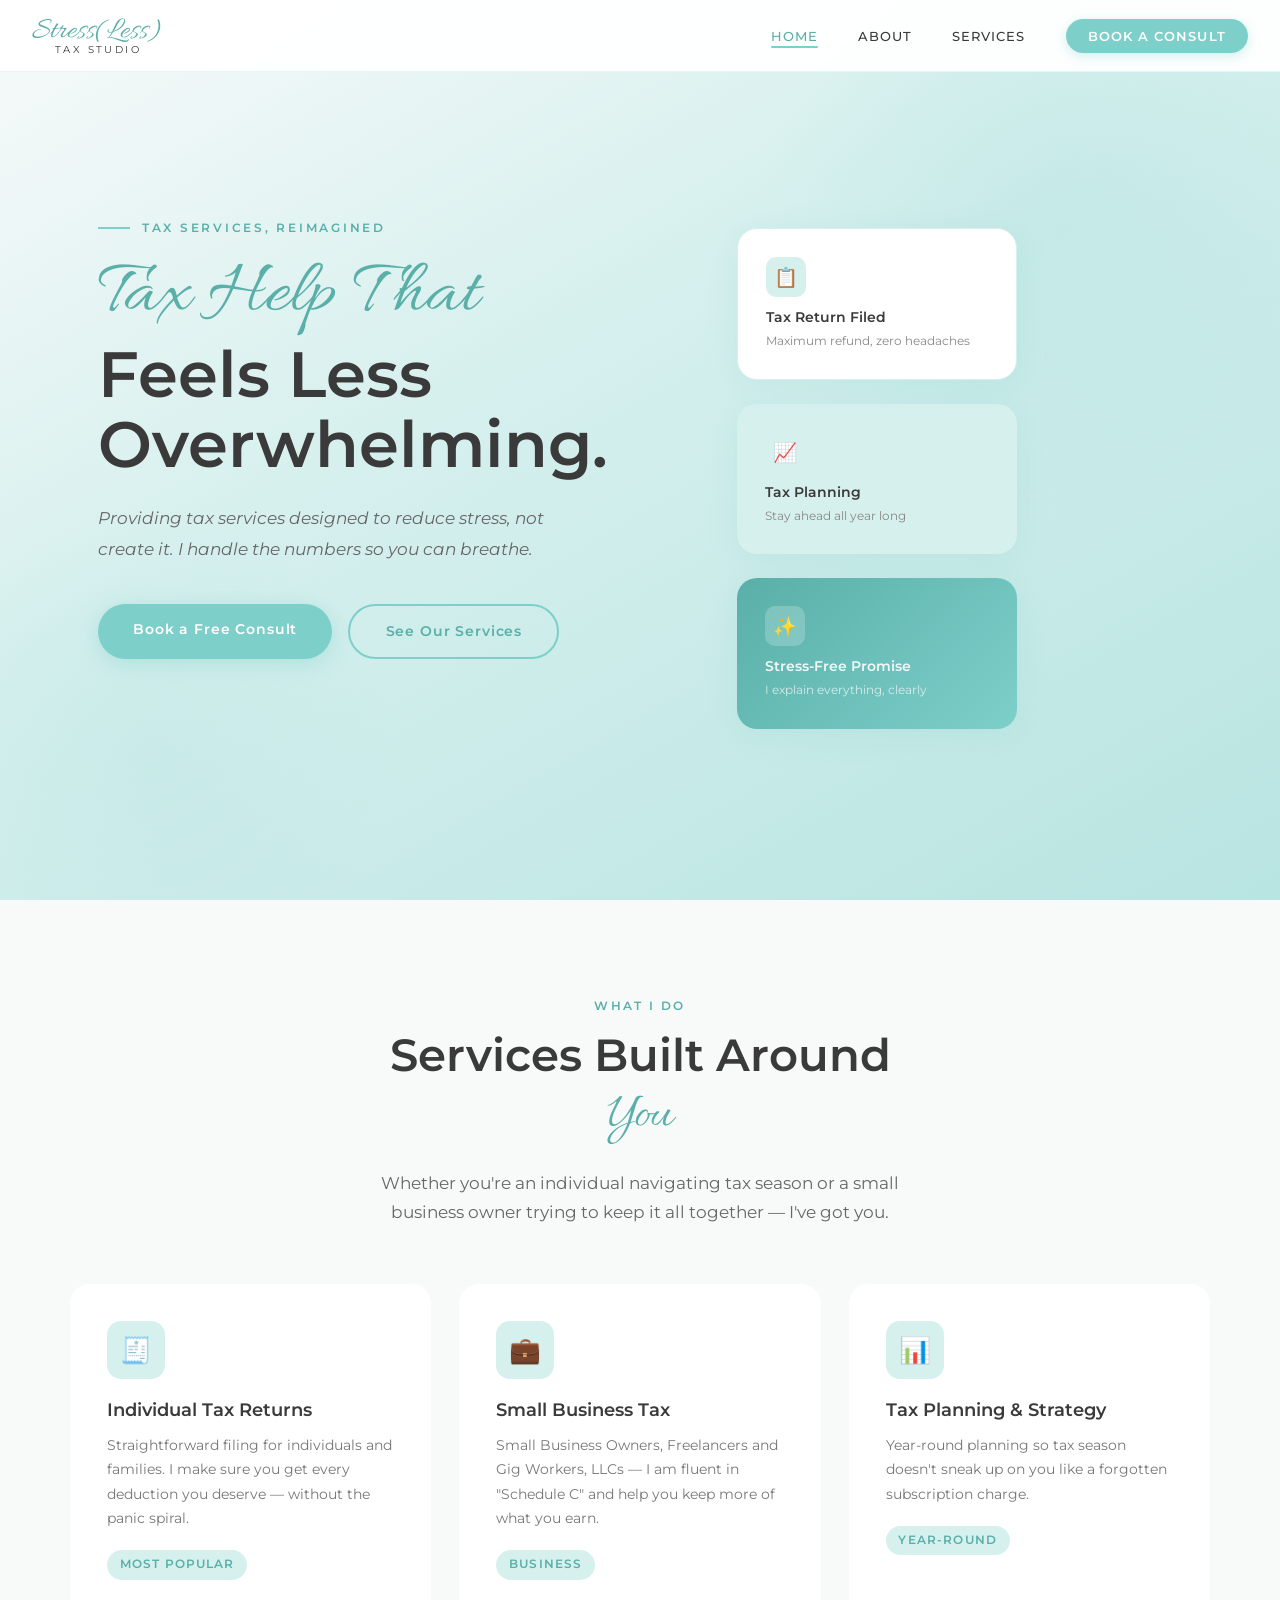
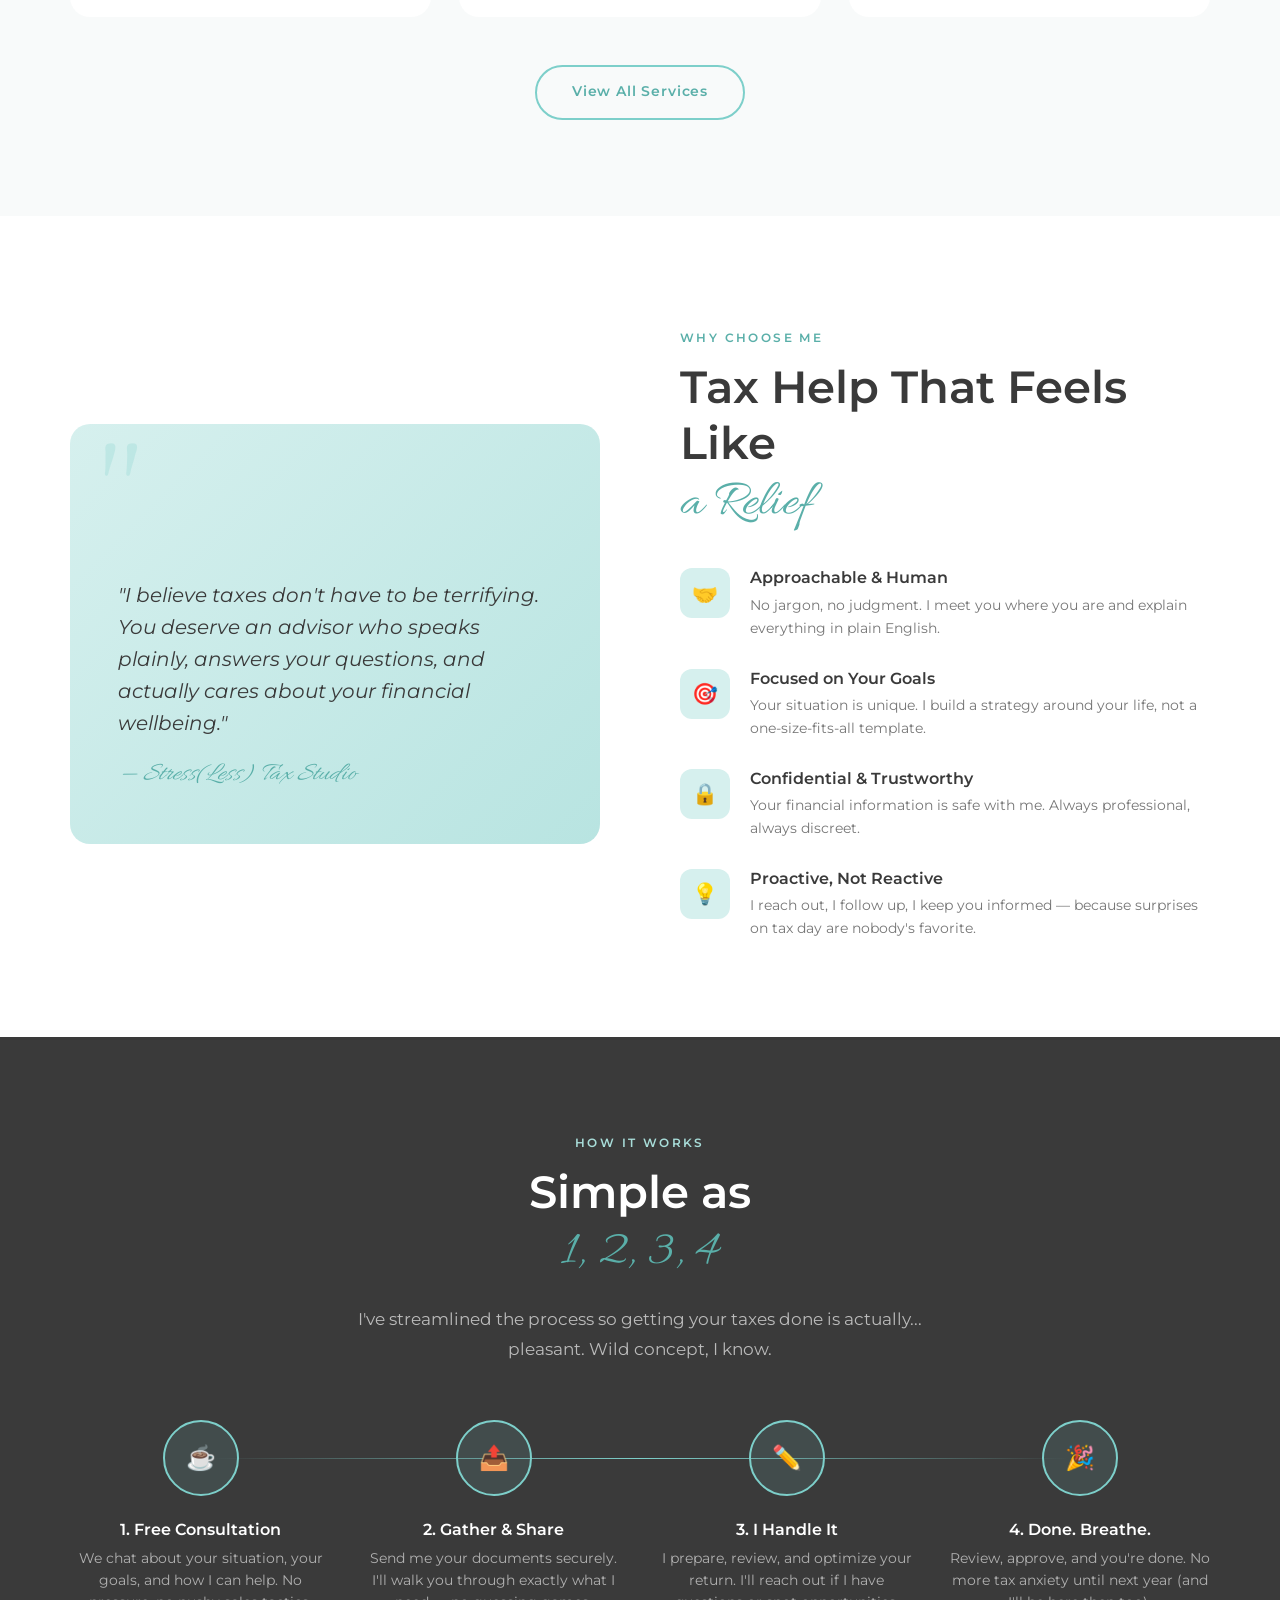
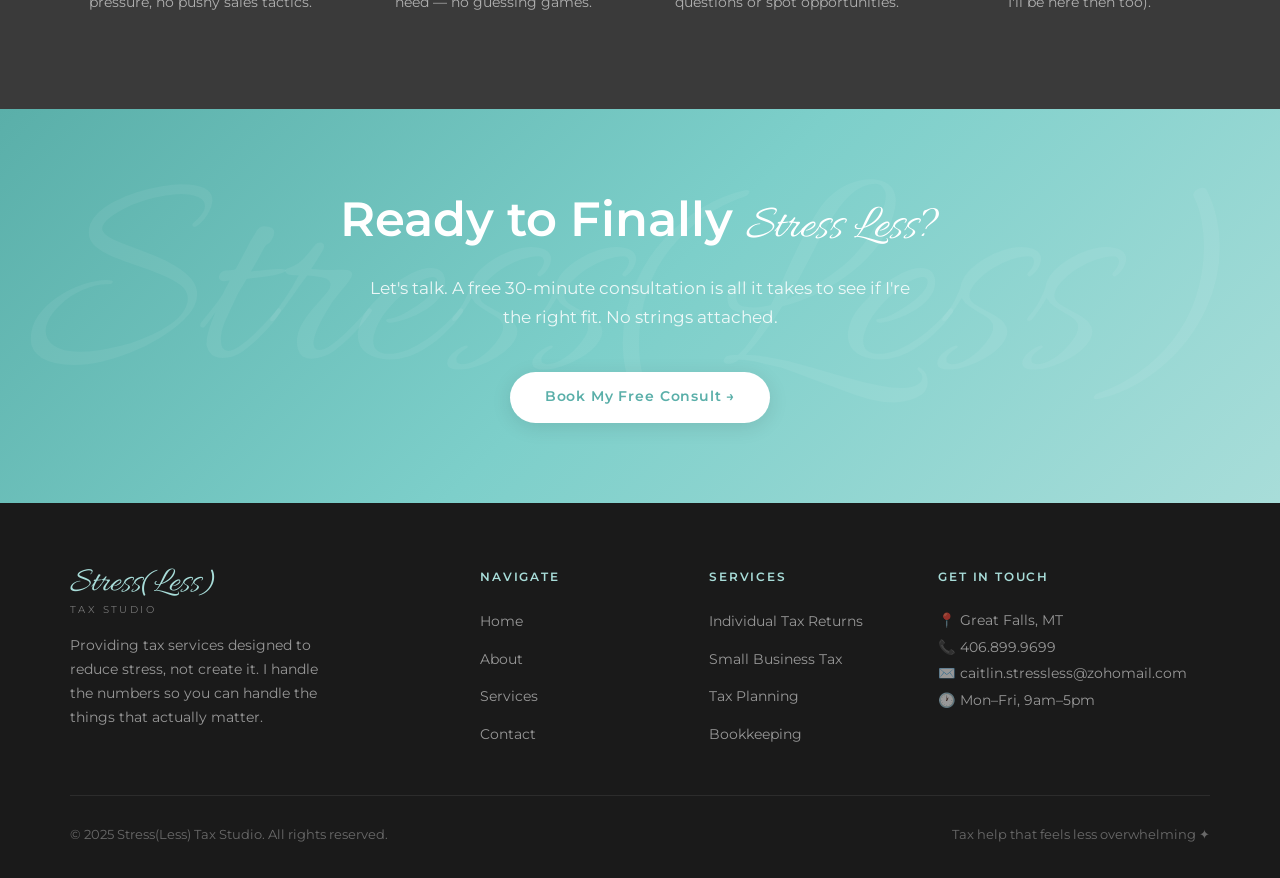
==== index.html @ 583a16b0 "Fix folder structure" ====
<!DOCTYPE html>
<html lang="en">
<head>
  <meta charset="UTF-8" />
  <meta name="viewport" content="width=device-width, initial-scale=1.0" />
  <title>Stress(Less) Tax Studio — Tax Help That Feels Less Overwhelming</title>
  <meta name="description" content="Providing tax services designed to reduce stress, not create it. Individual and small business tax preparation, planning, and bookkeeping." />
  <link rel="stylesheet" href="css/style.css" />
</head>
<body class="page-home">

  <!-- NAV -->
  <nav>
    <div class="nav-logo">
      <span class="script-name">Stress(Less)</span>
      <span class="studio-text">Tax Studio</span>
    </div>
    <ul class="nav-links" id="navLinks">
      <li><a href="index.html">Home</a></li>
      <li><a href="about.html">About</a></li>
      <li><a href="services.html">Services</a></li>
      <li><a href="contact.html" class="nav-cta">Book a Consult</a></li>
    </ul>
    <div class="hamburger" id="hamburger">
      <span></span><span></span><span></span>
    </div>
  </nav>

  <!-- HERO -->
  <section class="hero">
    <div class="container">
      <div class="hero-content">
        <div class="hero-eyebrow">Tax services, reimagined</div>
        <h1 class="hero-title">
          <span class="script">Tax Help That</span>
          Feels Less<br>Overwhelming.
        </h1>
        <p class="hero-tagline">Providing tax services designed to reduce stress, not create it. I handle the numbers so you can breathe.</p>
        <div class="hero-actions">
          <a href="contact.html" class="btn btn-primary">Book a Free Consult</a>
          <a href="services.html" class="btn btn-outline">See Our Services</a>
        </div>
        <!--<div class="hero-trust">
          <div class="trust-item">
            <span class="trust-num">500+</span>
            <span class="trust-label">Happy Clients</span>
          </div>
          <div class="trust-divider"></div>
          <div class="trust-item">
            <span class="trust-num">10+</span>
            <span class="trust-label">Years Experience</span>
          </div>
          <div class="trust-divider"></div>
          <div class="trust-item">
            <span class="trust-num">100%</span>
            <span class="trust-label">Stress-Free Promise</span>
          </div>
        </div>-->
      </div>

      <div class="hero-visual">
        <div class="hero-card-stack">
          <div class="hero-card">
            <div class="card-icon">📋</div>
            <h4>Tax Return Filed</h4>
            <p>Maximum refund, zero headaches</p>
          </div>
          <div class="hero-card" style="background: var(--tiffany-pale);">
            <div class="card-icon">📈</div>
            <h4>Tax Planning</h4>
            <p>Stay ahead all year long</p>
          </div>
          <div class="hero-card dark" style="background: linear-gradient(135deg, #5AAFA9, #7DCFCA);">
            <div class="card-icon dark">✨</div>
            <h4>Stress-Free Promise</h4>
            <p>I explain everything, clearly</p>
          </div>
        </div>
      </div>
    </div>
  </section>

  <!-- SERVICES PREVIEW -->
  <section class="services">
    <div class="container">
      <div class="text-center reveal">
        <p class="section-label">What I Do</p>
        <h2 class="section-title">Services Built Around <span class="script">You</span></h2>
        <p class="section-subtitle">Whether you're an individual navigating tax season or a small business owner trying to keep it all together — I've got you.</p>
      </div>

      <div class="services-grid">
        <div class="service-card reveal" data-delay="0">
          <div class="service-icon">🧾</div>
          <h3>Individual Tax Returns</h3>
          <p>Straightforward filing for individuals and families. I make sure you get every deduction you deserve — without the panic spiral.</p>
          <span class="service-tag">Most Popular</span>
        </div>
        <div class="service-card reveal" data-delay="100">
          <div class="service-icon">💼</div>
          <h3>Small Business Tax</h3>
          <p>Small Business Owners, Freelancers and Gig Workers, LLCs — I am fluent in "Schedule C" and help you keep more of what you earn.</p>
          <span class="service-tag">Business</span>
        </div>
        <div class="service-card reveal" data-delay="200">
          <div class="service-icon">📊</div>
          <h3>Tax Planning &amp; Strategy</h3>
          <p>Year-round planning so tax season doesn't sneak up on you like a forgotten subscription charge.</p>
          <span class="service-tag">Year-Round</span>
        </div>
        <!-- <div class="service-card reveal" data-delay="300">
          <div class="service-icon">📚</div>
          <h3>Basic Bookkeeping</h3>
          <p>Clean, organized books mean smooth tax season. I keep your finances tidy so you can focus on actually running your business.</p>
          <span class="service-tag">Business</span>
        </div>
        <div class="service-card reveal" data-delay="500">
          <div class="service-icon">📬</div>
          <h3>IRS Correspondence</h3>
          <p>Got a scary letter from the IRS? Don't panic — hand it to me. I handle the back-and-forth so you don't have to.</p>
          <span class="service-tag">Relief</span>
        </div> -->
      </div>
      <div class="text-center" style="margin-top: 3rem;">
        <a href="services.html" class="btn btn-outline">View All Services</a>
      </div>
    </div>
  </section>

  <!-- WHY me -->
  <section class="why">
    <div class="container">
      <div class="why-grid">
        <div class="why-visual reveal">
          <div class="why-bg-card">
            <p class="why-quote">
              "I believe taxes don't have to be terrifying. You deserve an advisor who speaks plainly, answers your questions, and actually cares about your financial wellbeing."
              <span class="script">— Stress(Less) Tax Studio</span>
            </p>
          </div>
        </div>

        <div>
          <p class="section-label">Why Choose me</p>
          <h2 class="section-title">Tax Help That Feels Like <span class="script">a Relief</span></h2>
          <div class="why-pillars" style="margin-top: 2rem;">
            <div class="pillar reveal" data-delay="0">
              <div class="pillar-icon">🤝</div>
              <div>
                <h4>Approachable &amp; Human</h4>
                <p>No jargon, no judgment. I meet you where you are and explain everything in plain English.</p>
              </div>
            </div>
            <div class="pillar reveal" data-delay="100">
              <div class="pillar-icon">🎯</div>
              <div>
                <h4>Focused on Your Goals</h4>
                <p>Your situation is unique. I build a strategy around your life, not a one-size-fits-all template.</p>
              </div>
            </div>
            <div class="pillar reveal" data-delay="200">
              <div class="pillar-icon">🔒</div>
              <div>
                <h4>Confidential &amp; Trustworthy</h4>
                <p>Your financial information is safe with me. Always professional, always discreet.</p>
              </div>
            </div>
            <div class="pillar reveal" data-delay="300">
              <div class="pillar-icon">💡</div>
              <div>
                <h4>Proactive, Not Reactive</h4>
                <p>I reach out, I follow up, I keep you informed — because surprises on tax day are nobody's favorite.</p>
              </div>
            </div>
          </div>
        </div>
      </div>
    </div>
  </section>

  <!-- PROCESS -->
  <section class="process">
    <div class="container">
      <div class="text-center reveal">
        <p class="section-label">How It Works</p>
        <h2 class="section-title">Simple as <span class="script">1, 2, 3, 4</span></h2>
        <p class="section-subtitle">I've streamlined the process so getting your taxes done is actually... pleasant. Wild concept, I know.</p>
      </div>
      <div class="process-steps">
        <div class="step reveal" data-delay="0">
          <div class="step-num">☕</div>
          <h4>1. Free Consultation</h4>
          <p>We chat about your situation, your goals, and how I can help. No pressure, no pushy sales tactics.</p>
        </div>
        <div class="step reveal" data-delay="100">
          <div class="step-num">📤</div>
          <h4>2. Gather &amp; Share</h4>
          <p>Send me your documents securely. I'll walk you through exactly what I need — no guessing games.</p>
        </div>
        <div class="step reveal" data-delay="200">
          <div class="step-num">✏️</div>
          <h4>3. I Handle It</h4>
          <p>I prepare, review, and optimize your return. I'll reach out if I have questions or spot opportunities.</p>
        </div>
        <div class="step reveal" data-delay="300">
          <div class="step-num">🎉</div>
          <h4>4. Done. Breathe.</h4>
          <p>Review, approve, and you're done. No more tax anxiety until next year (and I'll be here then too).</p>
        </div>
      </div>
    </div>
  </section>

  <!-- TESTIMONIALS 
  <section class="testimonials">
    <div class="container">
      <div class="text-center reveal">
        <p class="section-label">Client Love</p>
        <h2 class="section-title">Don't Take Our Word <span class="script">For It</span></h2>
        <p class="section-subtitle">Real humans who no longer dread tax season.</p>
      </div>
      <div class="testimonials-grid">
        <div class="testimonial-card reveal" data-delay="0">
          <div class="stars">★★★★★</div>
          <p class="testimonial-text">"I used to have a full-blown anxiety attack every April. Now I actually look forward to working with Stress(Less). They make the whole process feel totally manageable."</p>
          <div class="testimonial-author">
            <div class="author-avatar">SM</div>
            <div>
              <div class="author-name">Sarah M.</div>
              <div class="author-title">Freelance Designer</div>
            </div>
          </div>
        </div>
        <div class="testimonial-card reveal" data-delay="100">
          <div class="stars">★★★★★</div>
          <p class="testimonial-text">"As a small business owner, I was drowning in paperwork. They took over my bookkeeping and tax prep and I finally feel like I understand my own finances. Game changer."</p>
          <div class="testimonial-author">
            <div class="author-avatar">JR</div>
            <div>
              <div class="author-name">James R.</div>
              <div class="author-title">Restaurant Owner</div>
            </div>
          </div>
        </div>
        <div class="testimonial-card reveal" data-delay="200">
          <div class="stars">★★★★★</div>
          <p class="testimonial-text">"They caught deductions my previous accountant missed for three years. I literally cried happy tears. Professional, thorough, and incredibly kind throughout."</p>
          <div class="testimonial-author">
            <div class="author-avatar">TP</div>
            <div>
              <div class="author-name">Tanya P.</div>
              <div class="author-title">Nurse Practitioner</div>
            </div>
          </div>
        </div>
      </div>
    </div>
  </section> -->

  <!-- CTA BANNER -->
  <section class="cta-banner">
    <div class="container reveal">
      <h2>Ready to Finally <span class="script">Stress Less?</span></h2>
      <p>Let's talk. A free 30-minute consultation is all it takes to see if I're the right fit. No strings attached.</p>
      <a href="contact.html" class="btn btn-white">Book My Free Consult →</a>
    </div>
  </section>

  <!-- FOOTER -->
  <footer>
    <div class="container">
      <div class="footer-grid">
        <div class="footer-brand">
          <span class="script-name">Stress(Less)</span>
          <span class="studio-text">Tax Studio</span>
          <p>Providing tax services designed to reduce stress, not create it. I handle the numbers so you can handle the things that actually matter.</p>
        </div>
        <div class="footer-col">
          <h5>Navigate</h5>
          <ul>
            <li><a href="index.html">Home</a></li>
            <li><a href="about.html">About</a></li>
            <li><a href="services.html">Services</a></li>
            <li><a href="contact.html">Contact</a></li>
          </ul>
        </div>
        <div class="footer-col">
          <h5>Services</h5>
          <ul>
            <li><a href="services.html">Individual Tax Returns</a></li>
            <li><a href="services.html">Small Business Tax</a></li>
            <li><a href="services.html">Tax Planning</a></li>
            <li><a href="services.html">Bookkeeping</a></li>
          </ul>
        </div>
        <div class="footer-col footer-contact">
          <h5>Get in Touch</h5>
          <p>📍 Great Falls, MT<br>📞 406.899.9699<br>✉️ caitlin.stressless@zohomail.com<br>🕐 Mon–Fri, 9am–5pm</p>
        </div>
      </div>
      <div class="footer-bottom">
        <p>© 2025 Stress(Less) Tax Studio. All rights reserved.</p>
        <p>Tax help that feels less overwhelming ✦</p>
      </div>
    </div>
  </footer>

  <script src="js/main.js"></script>
</body>
</html>
---- css/style.css ----
@import url('https://fonts.googleapis.com/css2?family=Allura&family=Montserrat:wght@300;400;500;600;700&display=swap');

:root {
  --tiffany: #7DCFCA;
  --tiffany-light: #A8DDD9;
  --tiffany-pale: #D6F0EE;
  --tiffany-dark: #5AAFA9;
  --baby-aqua: #B8E4E1;
  --charcoal: #3A3A3A;
  --light-grey: #F0F0F0;
  --mid-grey: #9A9A9A;
  --white: #FFFFFF;
  --off-white: #F8FAFA;
  --black: #1A1A1A;
  --font-script: 'Allura', cursive;
  --font-body: 'Montserrat', sans-serif;
  --shadow-sm: 0 2px 12px rgba(125, 207, 202, 0.12);
  --shadow-md: 0 6px 30px rgba(125, 207, 202, 0.18);
  --shadow-lg: 0 12px 50px rgba(125, 207, 202, 0.22);
  --radius: 12px;
  --radius-lg: 20px;
}

*, *::before, *::after { box-sizing: border-box; margin: 0; padding: 0; }

html { scroll-behavior: smooth; }

body {
  font-family: var(--font-body);
  color: var(--charcoal);
  background: var(--white);
  line-height: 1.7;
  overflow-x: hidden;
}

/* ===== TYPOGRAPHY ===== */
h1, h2, h3, h4 { font-family: var(--font-body); font-weight: 600; line-height: 1.25; }
.script { font-family: var(--font-script); font-weight: 400; }
p { color: #555; font-size: 1rem; }
a { text-decoration: none; color: inherit; }

/* ===== NAV ===== */
nav {
  position: fixed; top: 0; left: 0; right: 0; z-index: 100;
  background: rgba(255,255,255,0.95);
  backdrop-filter: blur(10px);
  border-bottom: 1px solid rgba(125, 207, 202, 0.2);
  padding: 0 2rem;
  height: 72px;
  display: flex; align-items: center; justify-content: space-between;
  transition: box-shadow 0.3s;
}
nav.scrolled { box-shadow: var(--shadow-sm); }

.nav-logo {
  display: flex; flex-direction: column; line-height: 1;
}
.nav-logo .script-name {
  font-family: var(--font-script);
  font-size: 1.9rem;
  color: var(--tiffany-dark);
  line-height: 1;
}
.nav-logo .studio-text {
  font-family: var(--font-body);
  font-size: 0.6rem;
  letter-spacing: 0.25em;
  text-transform: uppercase;
  color: var(--charcoal);
  margin-top: -2px;
  text-align: center;
}

.nav-links {
  display: flex; gap: 2.5rem; align-items: center;
  list-style: none;
}
.nav-links a {
  font-size: 0.82rem;
  font-weight: 500;
  letter-spacing: 0.08em;
  text-transform: uppercase;
  color: var(--charcoal);
  transition: color 0.2s;
  position: relative;
}
.nav-links a::after {
  content: ''; position: absolute; bottom: -4px; left: 0; right: 0;
  height: 2px; background: var(--tiffany); border-radius: 2px;
  transform: scaleX(0); transition: transform 0.25s;
}
.nav-links a:hover { color: var(--tiffany-dark); }
.nav-links a:hover::after { transform: scaleX(1); }
.nav-links a.active { color: var(--tiffany-dark); }
.nav-links a.active::after { transform: scaleX(1); }

.nav-cta {
  background: var(--tiffany);
  color: var(--white) !important;
  padding: 0.55rem 1.4rem;
  border-radius: 50px;
  font-size: 0.82rem !important;
  font-weight: 600 !important;
  letter-spacing: 0.06em;
  transition: background 0.2s, transform 0.2s !important;
  box-shadow: 0 3px 12px rgba(125, 207, 202, 0.35);
}
.nav-cta:hover { background: var(--tiffany-dark) !important; transform: translateY(-1px); }
.nav-cta::after { display: none !important; }

.hamburger { display: none; cursor: pointer; flex-direction: column; gap: 5px; }
.hamburger span { width: 24px; height: 2px; background: var(--charcoal); border-radius: 2px; transition: 0.3s; }

/* ===== BUTTONS ===== */
.btn {
  display: inline-block;
  padding: 0.85rem 2.2rem;
  border-radius: 50px;
  font-family: var(--font-body);
  font-size: 0.88rem;
  font-weight: 600;
  letter-spacing: 0.06em;
  cursor: pointer;
  border: none;
  transition: all 0.25s;
}
.btn-primary {
  background: var(--tiffany);
  color: var(--white);
  box-shadow: 0 4px 20px rgba(125, 207, 202, 0.4);
}
.btn-primary:hover { background: var(--tiffany-dark); transform: translateY(-2px); box-shadow: 0 8px 30px rgba(125, 207, 202, 0.45); }
.btn-outline {
  background: transparent;
  color: var(--tiffany-dark);
  border: 2px solid var(--tiffany);
}
.btn-outline:hover { background: var(--tiffany-pale); transform: translateY(-2px); }
.btn-white {
  background: var(--white);
  color: var(--tiffany-dark);
  box-shadow: 0 4px 20px rgba(0,0,0,0.1);
}
.btn-white:hover { transform: translateY(-2px); box-shadow: 0 8px 30px rgba(0,0,0,0.15); }

/* ===== SECTIONS ===== */
section { padding: 6rem 2rem; }
.container { max-width: 1140px; margin: 0 auto; }

.section-label {
  font-size: 0.75rem;
  font-weight: 600;
  letter-spacing: 0.2em;
  text-transform: uppercase;
  color: var(--tiffany-dark);
  margin-bottom: 0.75rem;
}
.section-title {
  font-size: clamp(2rem, 4vw, 2.8rem);
  color: var(--charcoal);
  margin-bottom: 1.25rem;
}
.section-title .script {
  font-size: 1.15em;
  color: var(--tiffany-dark);
  display: block;
}
.section-subtitle {
  font-size: 1.05rem;
  color: #666;
  max-width: 580px;
  line-height: 1.75;
}
.text-center { text-align: center; }
.text-center .section-subtitle { margin: 0 auto; }

/* ===== HERO ===== */
.hero {
  min-height: 100vh;
  display: flex; align-items: center;
  padding-top: 72px;
  background: linear-gradient(150deg, var(--off-white) 0%, var(--tiffany-pale) 40%, var(--baby-aqua) 100%);
  position: relative; overflow: hidden;
}
.hero::before {
  content: ''; position: absolute; top: -80px; right: -80px;
  width: 600px; height: 600px;
  background: radial-gradient(circle, rgba(125, 207, 202, 0.15) 0%, transparent 70%);
  border-radius: 50%;
  animation: pulse 6s ease-in-out infinite;
}
.hero::after {
  content: ''; position: absolute; bottom: -100px; left: -100px;
  width: 500px; height: 500px;
  background: radial-gradient(circle, rgba(168, 221, 217, 0.2) 0%, transparent 70%);
  border-radius: 50%;
  animation: pulse 8s ease-in-out infinite reverse;
}
@keyframes pulse { 0%, 100% { transform: scale(1); } 50% { transform: scale(1.08); } }

.hero .container {
  display: grid;
  grid-template-columns: 1fr 1fr;
  gap: 4rem;
  align-items: center;
  position: relative; z-index: 1;
}
.hero-content { animation: fadeInLeft 0.9s ease both; }
.hero-eyebrow {
  font-size: 0.78rem;
  font-weight: 600;
  letter-spacing: 0.22em;
  text-transform: uppercase;
  color: var(--tiffany-dark);
  margin-bottom: 1rem;
  display: flex; align-items: center; gap: 0.75rem;
}
.hero-eyebrow::before {
  content: ''; width: 32px; height: 2px;
  background: var(--tiffany); display: block;
}
.hero-title {
  font-size: clamp(2.6rem, 5vw, 4rem);
  color: var(--charcoal);
  line-height: 1.1;
  margin-bottom: 1.5rem;
}
.hero-title .script {
  font-size: 1.2em;
  color: var(--tiffany-dark);
  display: block;
  line-height: 1.1;
}
.hero-tagline {
  font-size: 1.05rem;
  color: #666;
  margin-bottom: 2.5rem;
  line-height: 1.8;
  max-width: 480px;
  font-style: italic;
}
.hero-actions { display: flex; gap: 1rem; flex-wrap: wrap; }
.hero-trust {
  display: flex; align-items: center; gap: 1.5rem;
  margin-top: 3rem;
  padding-top: 2rem;
  border-top: 1px solid rgba(125, 207, 202, 0.3);
}
.trust-item {
  display: flex; flex-direction: column;
}
.trust-num {
  font-size: 1.6rem; font-weight: 700; color: var(--tiffany-dark);
  line-height: 1;
}
.trust-label { font-size: 0.72rem; color: #888; letter-spacing: 0.06em; margin-top: 2px; }
.trust-divider { width: 1px; height: 40px; background: rgba(125, 207, 202, 0.35); }

.hero-visual {
  display: flex; justify-content: center; align-items: center;
  animation: fadeInRight 0.9s ease 0.2s both;
}
.hero-card-stack {
  display: flex;
  flex-direction: column;
  gap: 1.5rem;
  position: relative;
  width: 380px;
  height: 420px;
}
.hero-card {
  background: var(--white);
  border-radius: var(--radius-lg);
  box-shadow: var(--shadow-md);
  padding: 1.75rem;
  transition: transform 0.3s;
}
.hero-card:nth-child(1) {
  width: 280px; height: 180px;
  top: 20px; right: 20px;
  background: var(--white);
  border: 1px solid var(--tiffany-pale);
  z-index: 3;
}
.hero-card:nth-child(2) {
  width: 280px; height: 160px;
  top: 60px; right: 60px;
  background: var(--tiffany-pale);
  z-index: 2;
}
.hero-card:nth-child(3) {
  width: 280px; height: 175px;
  top: 200px; left: 0px;
  background: var(--tiffany);
  z-index: 1;
}
.hero-card:nth-child(4) {
  width: 250px; height: 120px;
  bottom: 20px; right: 10px;
  background: linear-gradient(135deg, var(--tiffany-dark), var(--tiffany));
  z-index: 4;
}
.card-icon {
  width: 40px; height: 40px;
  background: var(--tiffany-pale);
  border-radius: 10px;
  display: flex; align-items: center; justify-content: center;
  margin-bottom: 0.75rem;
  font-size: 1.2rem;
}
.card-icon.dark { background: rgba(255,255,255,0.2); }
.hero-card h4 { font-size: 0.85rem; font-weight: 600; color: var(--charcoal); margin-bottom: 0.25rem; }
.hero-card p { font-size: 0.78rem; color: #888; }
.hero-card.dark h4, .hero-card.dark p { color: rgba(255,255,255,0.9); }
.hero-card.dark p { color: rgba(255,255,255,0.7); }

/* ===== SERVICES SECTION ===== */
.services { background: var(--off-white); }
.services-grid {
  display: grid;
  grid-template-columns: repeat(auto-fit, minmax(280px, 1fr));
  gap: 1.75rem;
  margin-top: 3.5rem;
}
.service-card {
  background: var(--white);
  border-radius: var(--radius-lg);
  padding: 2.25rem;
  border: 1px solid transparent;
  transition: all 0.3s;
  position: relative;
  overflow: hidden;
}
.service-card::before {
  content: '';
  position: absolute; top: 0; left: 0; right: 0;
  height: 4px;
  background: linear-gradient(90deg, var(--tiffany-light), var(--tiffany-dark));
  transform: scaleX(0); transform-origin: left;
  transition: transform 0.35s;
}
.service-card:hover {
  border-color: var(--tiffany-pale);
  box-shadow: var(--shadow-md);
  transform: translateY(-4px);
}
.service-card:hover::before { transform: scaleX(1); }
.service-icon {
  width: 58px; height: 58px;
  background: var(--tiffany-pale);
  border-radius: 14px;
  display: flex; align-items: center; justify-content: center;
  font-size: 1.6rem;
  margin-bottom: 1.25rem;
  transition: transform 0.3s;
}
.service-card:hover .service-icon { transform: scale(1.1) rotate(5deg); }
.service-card h3 { font-size: 1.1rem; margin-bottom: 0.75rem; color: var(--charcoal); }
.service-card p { font-size: 0.9rem; color: #777; line-height: 1.7; }
.service-tag {
  display: inline-block;
  margin-top: 1.25rem;
  font-size: 0.72rem;
  font-weight: 600;
  letter-spacing: 0.1em;
  text-transform: uppercase;
  color: var(--tiffany-dark);
  padding: 0.3rem 0.8rem;
  background: var(--tiffany-pale);
  border-radius: 50px;
}

/* ===== WHY SECTION ===== */
.why { background: var(--white); }
.why-grid {
  display: grid;
  grid-template-columns: 1fr 1fr;
  gap: 5rem;
  align-items: center;
  margin-top: 1rem;
}
.why-visual { position: relative; }
.why-bg-card {
  background: linear-gradient(135deg, var(--tiffany-pale), var(--baby-aqua));
  border-radius: var(--radius-lg);
  padding: 3rem;
  min-height: 420px;
  display: flex; flex-direction: column; justify-content: flex-end;
  position: relative; overflow: hidden;
}
.why-bg-card::before {
  content: '"';
  position: absolute; top: -20px; left: 20px;
  font-family: var(--font-script);
  font-size: 12rem;
  color: rgba(125, 207, 202, 0.25);
  line-height: 1;
}
.why-quote {
  font-size: 1.25rem;
  font-style: italic;
  color: var(--charcoal);
  line-height: 1.6;
  position: relative; z-index: 1;
}
.why-quote .script { font-size: 1.6rem; color: var(--tiffany-dark); display: block; margin-top: 1rem; }

.why-pillars { display: flex; flex-direction: column; gap: 1.75rem; }
.pillar {
  display: flex; gap: 1.25rem; align-items: flex-start;
}
.pillar-icon {
  flex-shrink: 0;
  width: 50px; height: 50px;
  background: var(--tiffany-pale);
  border-radius: 12px;
  display: flex; align-items: center; justify-content: center;
  font-size: 1.3rem;
}
.pillar h4 { font-size: 1rem; font-weight: 600; margin-bottom: 0.35rem; color: var(--charcoal); }
.pillar p { font-size: 0.88rem; color: #777; line-height: 1.65; }

/* ===== PROCESS SECTION ===== */
.process { background: var(--charcoal); color: var(--white); }
.process .section-label { color: var(--tiffany-light); }
.process .section-title { color: var(--white); }
.process .section-subtitle { color: rgba(255,255,255,0.65); }
.process-steps {
  display: grid;
  grid-template-columns: repeat(4, 1fr);
  gap: 2rem;
  margin-top: 3.5rem;
  position: relative;
}
.process-steps::before {
  content: '';
  position: absolute;
  top: 38px; left: 12.5%; right: 12.5%;
  height: 1px;
  background: linear-gradient(90deg, transparent, var(--tiffany), transparent);
}
.step {
  text-align: center;
  position: relative;
}
.step-num {
  width: 76px; height: 76px;
  background: rgba(125, 207, 202, 0.12);
  border: 2px solid var(--tiffany);
  border-radius: 50%;
  display: flex; align-items: center; justify-content: center;
  margin: 0 auto 1.5rem;
  font-size: 1.5rem;
  color: var(--tiffany-light);
  position: relative; z-index: 1;
  transition: all 0.3s;
}
.step:hover .step-num {
  background: var(--tiffany);
  color: var(--white);
  transform: scale(1.08);
}
.step h4 { font-size: 1rem; font-weight: 600; color: var(--white); margin-bottom: 0.5rem; }
.step p { font-size: 0.85rem; color: rgba(255,255,255,0.6); line-height: 1.6; }

/* ===== TESTIMONIALS ===== */
.testimonials { background: var(--off-white); }
.testimonials-grid {
  display: grid;
  grid-template-columns: repeat(3, 1fr);
  gap: 1.75rem;
  margin-top: 3.5rem;
}
.testimonial-card {
  background: var(--white);
  border-radius: var(--radius-lg);
  padding: 2rem;
  border: 1px solid var(--tiffany-pale);
  transition: all 0.3s;
}
.testimonial-card:hover {
  box-shadow: var(--shadow-md);
  transform: translateY(-3px);
}
.stars { color: var(--tiffany); font-size: 1rem; margin-bottom: 1rem; letter-spacing: 2px; }
.testimonial-text {
  font-size: 0.92rem;
  color: #666;
  line-height: 1.75;
  font-style: italic;
  margin-bottom: 1.5rem;
}
.testimonial-author { display: flex; align-items: center; gap: 0.75rem; }
.author-avatar {
  width: 42px; height: 42px;
  border-radius: 50%;
  background: linear-gradient(135deg, var(--tiffany-light), var(--tiffany-dark));
  display: flex; align-items: center; justify-content: center;
  font-weight: 700; color: var(--white); font-size: 0.9rem;
}
.author-name { font-weight: 600; font-size: 0.9rem; color: var(--charcoal); }
.author-title { font-size: 0.78rem; color: #999; }

/* ===== CTA BANNER ===== */
.cta-banner {
  background: linear-gradient(135deg, var(--tiffany-dark) 0%, var(--tiffany) 50%, var(--tiffany-light) 100%);
  padding: 5rem 2rem;
  text-align: center;
  position: relative; overflow: hidden;
}
.cta-banner::before {
  content: 'Stress(Less)';
  position: absolute;
  font-family: var(--font-script);
  font-size: 18rem;
  color: rgba(255,255,255,0.06);
  top: 50%; left: 50%;
  transform: translate(-50%, -50%);
  white-space: nowrap; pointer-events: none;
}
.cta-banner h2 {
  font-size: clamp(2rem, 4vw, 3rem);
  color: var(--white);
  margin-bottom: 1rem;
}
.cta-banner p {
  color: rgba(255,255,255,0.85);
  font-size: 1.05rem;
  max-width: 540px;
  margin: 0 auto 2.5rem;
}

/* ===== FOOTER ===== */
footer {
  background: var(--black);
  color: rgba(255,255,255,0.7);
  padding: 4rem 2rem 2rem;
}
.footer-grid {
  display: grid;
  grid-template-columns: 2fr 1fr 1fr 1.5fr;
  gap: 3rem;
  margin-bottom: 3rem;
}
.footer-brand .script-name {
  font-family: var(--font-script);
  font-size: 2.2rem;
  color: var(--tiffany-light);
  display: block;
  line-height: 1;
}
.footer-brand .studio-text {
  font-size: 0.6rem;
  letter-spacing: 0.25em;
  text-transform: uppercase;
  color: rgba(255,255,255,0.4);
  margin-bottom: 1rem;
  display: block;
}
.footer-brand p { font-size: 0.88rem; line-height: 1.7; color: rgba(255,255,255,0.55); max-width: 260px; }
.footer-col h5 {
  font-size: 0.75rem;
  font-weight: 600;
  letter-spacing: 0.15em;
  text-transform: uppercase;
  color: var(--tiffany-light);
  margin-bottom: 1.25rem;
}
.footer-col ul { list-style: none; display: flex; flex-direction: column; gap: 0.65rem; }
.footer-col ul a { font-size: 0.88rem; color: rgba(255,255,255,0.55); transition: color 0.2s; }
.footer-col ul a:hover { color: var(--tiffany-light); }
.footer-contact p { font-size: 0.88rem; color: rgba(255,255,255,0.55); line-height: 1.9; }
.footer-bottom {
  border-top: 1px solid rgba(255,255,255,0.08);
  padding-top: 1.75rem;
  display: flex; justify-content: space-between; align-items: center;
}
.footer-bottom p { font-size: 0.8rem; color: rgba(255,255,255,0.35); }

/* ===== ABOUT PAGE ===== */
.about-hero {
  background: linear-gradient(135deg, var(--tiffany-pale) 0%, var(--baby-aqua) 100%);
  padding: 10rem 2rem 6rem;
  text-align: center;
}
.about-content {
  display: grid;
  grid-template-columns: 1fr 1fr;
  gap: 5rem;
  align-items: stretch;
  margin-top: 1rem;
}
.about-img-wrap {
  border-radius: var(--radius-lg);
  background: linear-gradient(135deg, var(--tiffany-pale), var(--baby-aqua));
  min-height: 420px;
  display: flex; align-items: center; justify-content: center;
  font-size: 5rem;
  position: relative; overflow: hidden;
}
.values-grid {
  display: grid;
  grid-template-columns: 1fr 1fr;
  gap: 1.25rem;
  margin-top: 2rem;
}
.value-card {
  padding: 1.5rem;
  background: var(--off-white);
  border-radius: var(--radius);
  border-left: 3px solid var(--tiffany);
}
.value-card h4 { font-size: 0.92rem; font-weight: 600; margin-bottom: 0.4rem; color: var(--charcoal); }
.value-card p { font-size: 0.83rem; color: #888; }

/* ===== SERVICES PAGE ===== */
.services-hero {
  background: linear-gradient(135deg, var(--off-white) 0%, var(--tiffany-pale) 100%);
  padding: 10rem 2rem 6rem;
  text-align: center;
}
.service-detail-grid {
  display: grid;
  grid-template-columns: repeat(2, 1fr);
  gap: 2rem;
  margin-top: 3rem;
}
.service-detail-card {
  background: var(--white);
  border-radius: var(--radius-lg);
  padding: 2.5rem;
  border: 1px solid var(--tiffany-pale);
  transition: all 0.3s;
}
.service-detail-card:hover {
  box-shadow: var(--shadow-md);
  transform: translateY(-4px);
  border-color: var(--tiffany);
}
.service-detail-card h3 { font-size: 1.2rem; color: var(--charcoal); margin-bottom: 0.75rem; }
.service-detail-card .price {
  font-size: 1rem;
  color: var(--tiffany-dark);
  font-weight: 600;
  margin-bottom: 1rem;
}
.service-includes { list-style: none; margin-top: 1rem; display: flex; flex-direction: column; gap: 0.6rem; }
.service-includes li {
  font-size: 0.88rem;
  color: #666;
  display: flex; align-items: center; gap: 0.65rem;
}
.service-includes li::before {
  content: '✓';
  color: var(--tiffany-dark);
  font-weight: 700;
  flex-shrink: 0;
}

/* ===== CONTACT PAGE ===== */
.contact-hero {
  background: linear-gradient(135deg, var(--tiffany-pale) 0%, var(--baby-aqua) 100%);
  padding: 10rem 2rem 6rem;
  text-align: center;
}
.contact-layout {
  display: grid;
  grid-template-columns: 1fr 1.5fr;
  gap: 4rem;
  margin-top: 3rem;
}
.contact-info h3 { font-size: 1.1rem; color: var(--charcoal); margin-bottom: 0.5rem; }
.contact-info p { font-size: 0.9rem; color: #777; margin-bottom: 2rem; }
.contact-item {
  display: flex; gap: 1rem; align-items: flex-start;
  margin-bottom: 1.75rem;
}
.contact-item-icon {
  width: 46px; height: 46px;
  background: var(--tiffany-pale);
  border-radius: 12px;
  display: flex; align-items: center; justify-content: center;
  font-size: 1.2rem; flex-shrink: 0;
}
.contact-item h4 { font-size: 0.9rem; font-weight: 600; margin-bottom: 0.25rem; color: var(--charcoal); }
.contact-item p { font-size: 0.85rem; color: #777; margin-bottom: 0; }
.contact-form {
  background: var(--white);
  border-radius: var(--radius-lg);
  padding: 2.5rem;
  box-shadow: var(--shadow-sm);
  border: 1px solid var(--tiffany-pale);
}
.form-row { display: grid; grid-template-columns: 1fr 1fr; gap: 1.25rem; }
.form-group { margin-bottom: 1.25rem; }
.form-group label {
  display: block;
  font-size: 0.8rem;
  font-weight: 600;
  letter-spacing: 0.05em;
  color: var(--charcoal);
  margin-bottom: 0.5rem;
}
.form-group input,
.form-group select,
.form-group textarea {
  width: 100%;
  padding: 0.75rem 1rem;
  border: 1.5px solid #E8E8E8;
  border-radius: var(--radius);
  font-family: var(--font-body);
  font-size: 0.9rem;
  color: var(--charcoal);
  background: var(--off-white);
  outline: none;
  transition: border-color 0.2s, box-shadow 0.2s;
  -webkit-appearance: none;
}
.form-group input:focus,
.form-group select:focus,
.form-group textarea:focus {
  border-color: var(--tiffany);
  box-shadow: 0 0 0 3px rgba(125, 207, 202, 0.15);
  background: var(--white);
}
.form-group textarea { resize: vertical; min-height: 120px; }
.form-success {
  display: none;
  text-align: center;
  padding: 2rem;
  color: var(--tiffany-dark);
}

/* ===== PAGE-SPECIFIC NAV ACTIVE STATE ===== */
body.page-home .nav-links a[href="index.html"],
body.page-about .nav-links a[href="about.html"],
body.page-services .nav-links a[href="services.html"],
body.page-contact .nav-links a[href="contact.html"] {
  color: var(--tiffany-dark);
}
body.page-home .nav-links a[href="index.html"]::after,
body.page-about .nav-links a[href="about.html"]::after,
body.page-services .nav-links a[href="services.html"]::after,
body.page-contact .nav-links a[href="contact.html"]::after {
  transform: scaleX(1);
}

/* ===== ANIMATIONS ===== */
@keyframes fadeInLeft {
  from { opacity: 0; transform: translateX(-30px); }
  to { opacity: 1; transform: translateX(0); }
}
@keyframes fadeInRight {
  from { opacity: 0; transform: translateX(30px); }
  to { opacity: 1; transform: translateX(0); }
}
@keyframes fadeInUp {
  from { opacity: 0; transform: translateY(24px); }
  to { opacity: 1; transform: translateY(0); }
}

.reveal {
  opacity: 0;
  transform: translateY(24px);
  transition: opacity 0.65s ease, transform 0.65s ease;
}
.reveal.visible {
  opacity: 1;
  transform: translateY(0);
}

/* ===== MOBILE NAV ===== */
@media (max-width: 768px) {
  .hamburger { display: flex; }
  .nav-links {
    position: fixed;
    top: 72px; left: 0; right: 0;
    background: var(--white);
    flex-direction: column;
    gap: 0;
    padding: 1rem 0 2rem;
    box-shadow: var(--shadow-md);
    transform: translateY(-120%);
    transition: transform 0.3s;
    z-index: 99;
  }
  .nav-links.open { transform: translateY(0); }
  .nav-links li { width: 100%; }
  .nav-links a {
    display: block;
    padding: 0.85rem 2rem;
    font-size: 0.9rem;
  }
  .nav-cta { margin: 0.5rem 2rem; display: block; text-align: center; }

  .hero .container { grid-template-columns: 1fr; text-align: center; }
  .hero-visual { display: none; }
  .hero-actions { justify-content: center; }
  .hero-trust { justify-content: center; }
  .hero-eyebrow { justify-content: center; }

  .why-grid { grid-template-columns: 1fr; }
  .about-content { grid-template-columns: 1fr; }
  .contact-layout { grid-template-columns: 1fr; }
  .process-steps { grid-template-columns: 1fr 1fr; }
  .testimonials-grid { grid-template-columns: 1fr; }
  .footer-grid { grid-template-columns: 1fr 1fr; }
  .service-detail-grid { grid-template-columns: 1fr; }
  .form-row { grid-template-columns: 1fr; }
}
@media (max-width: 480px) {
  section { padding: 4rem 1.25rem; }
  .footer-grid { grid-template-columns: 1fr; }
  .process-steps { grid-template-columns: 1fr; }
  .process-steps::before { display: none; }
}
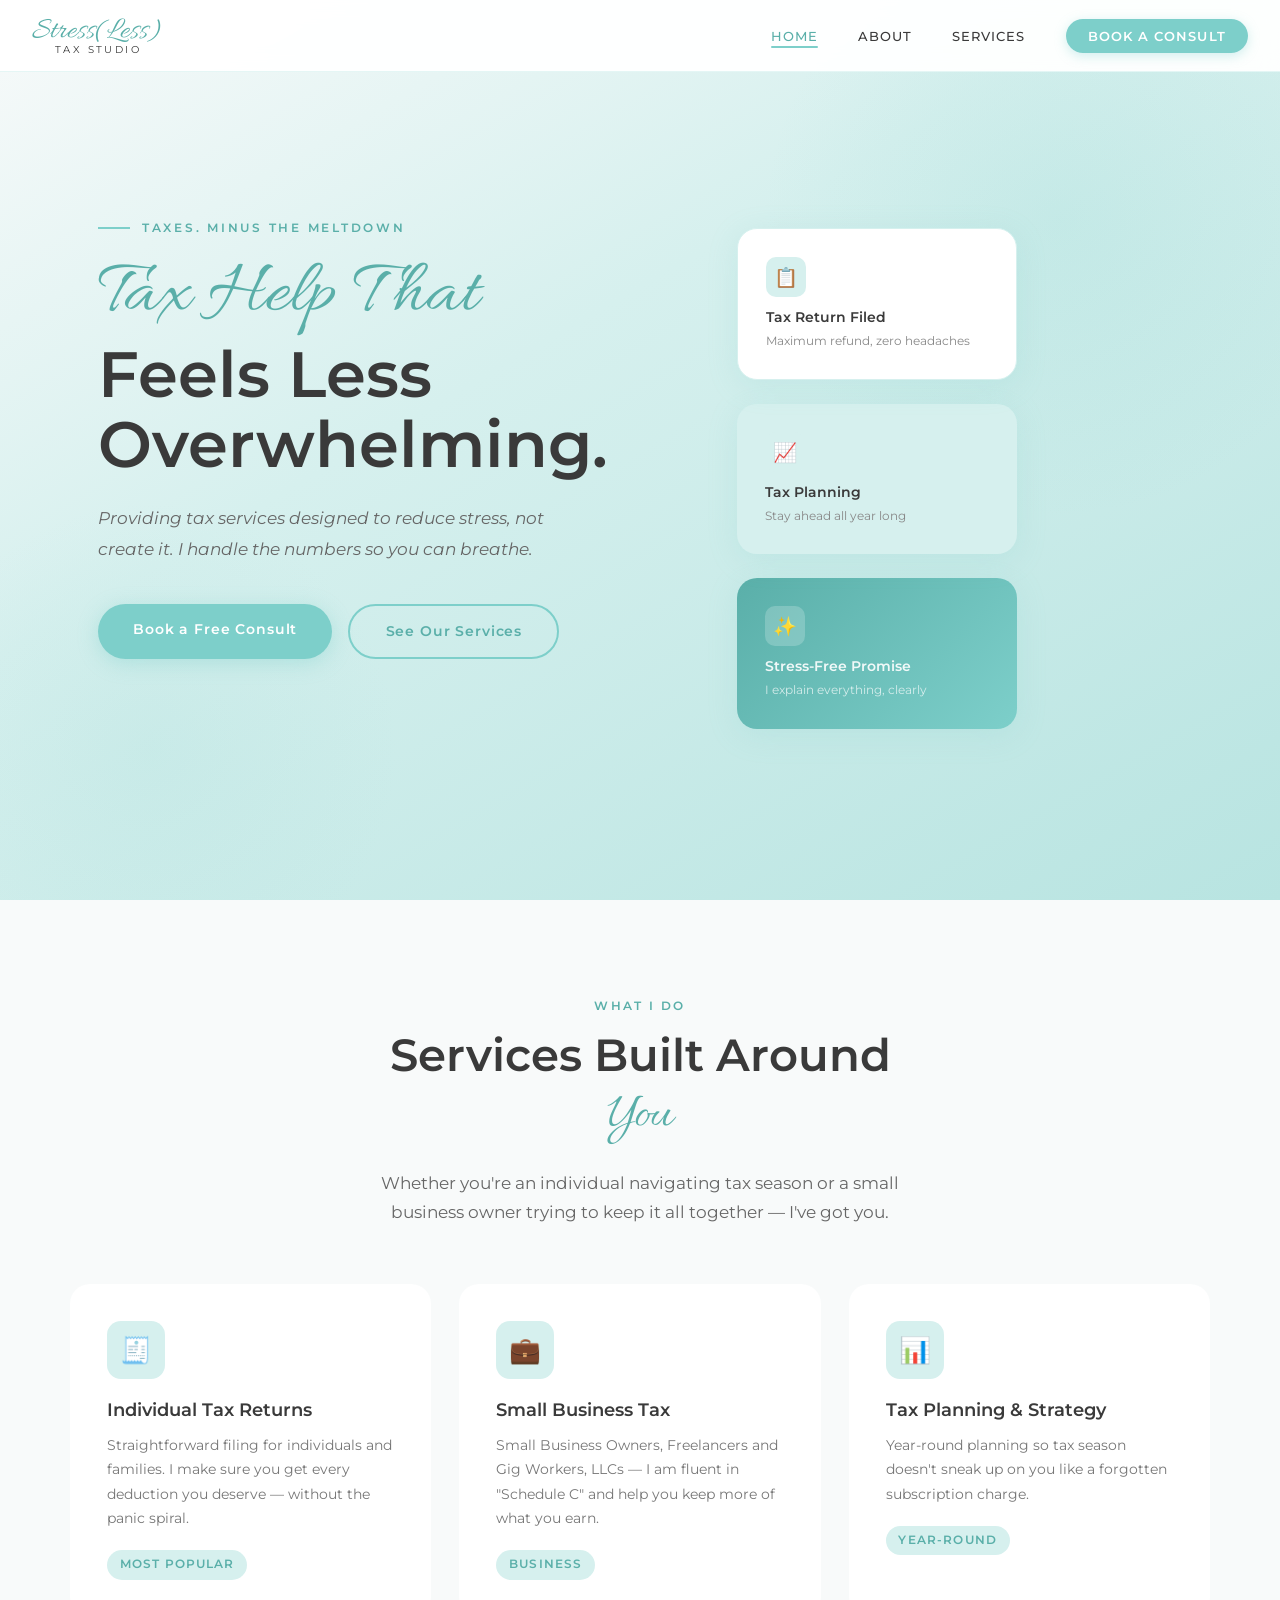
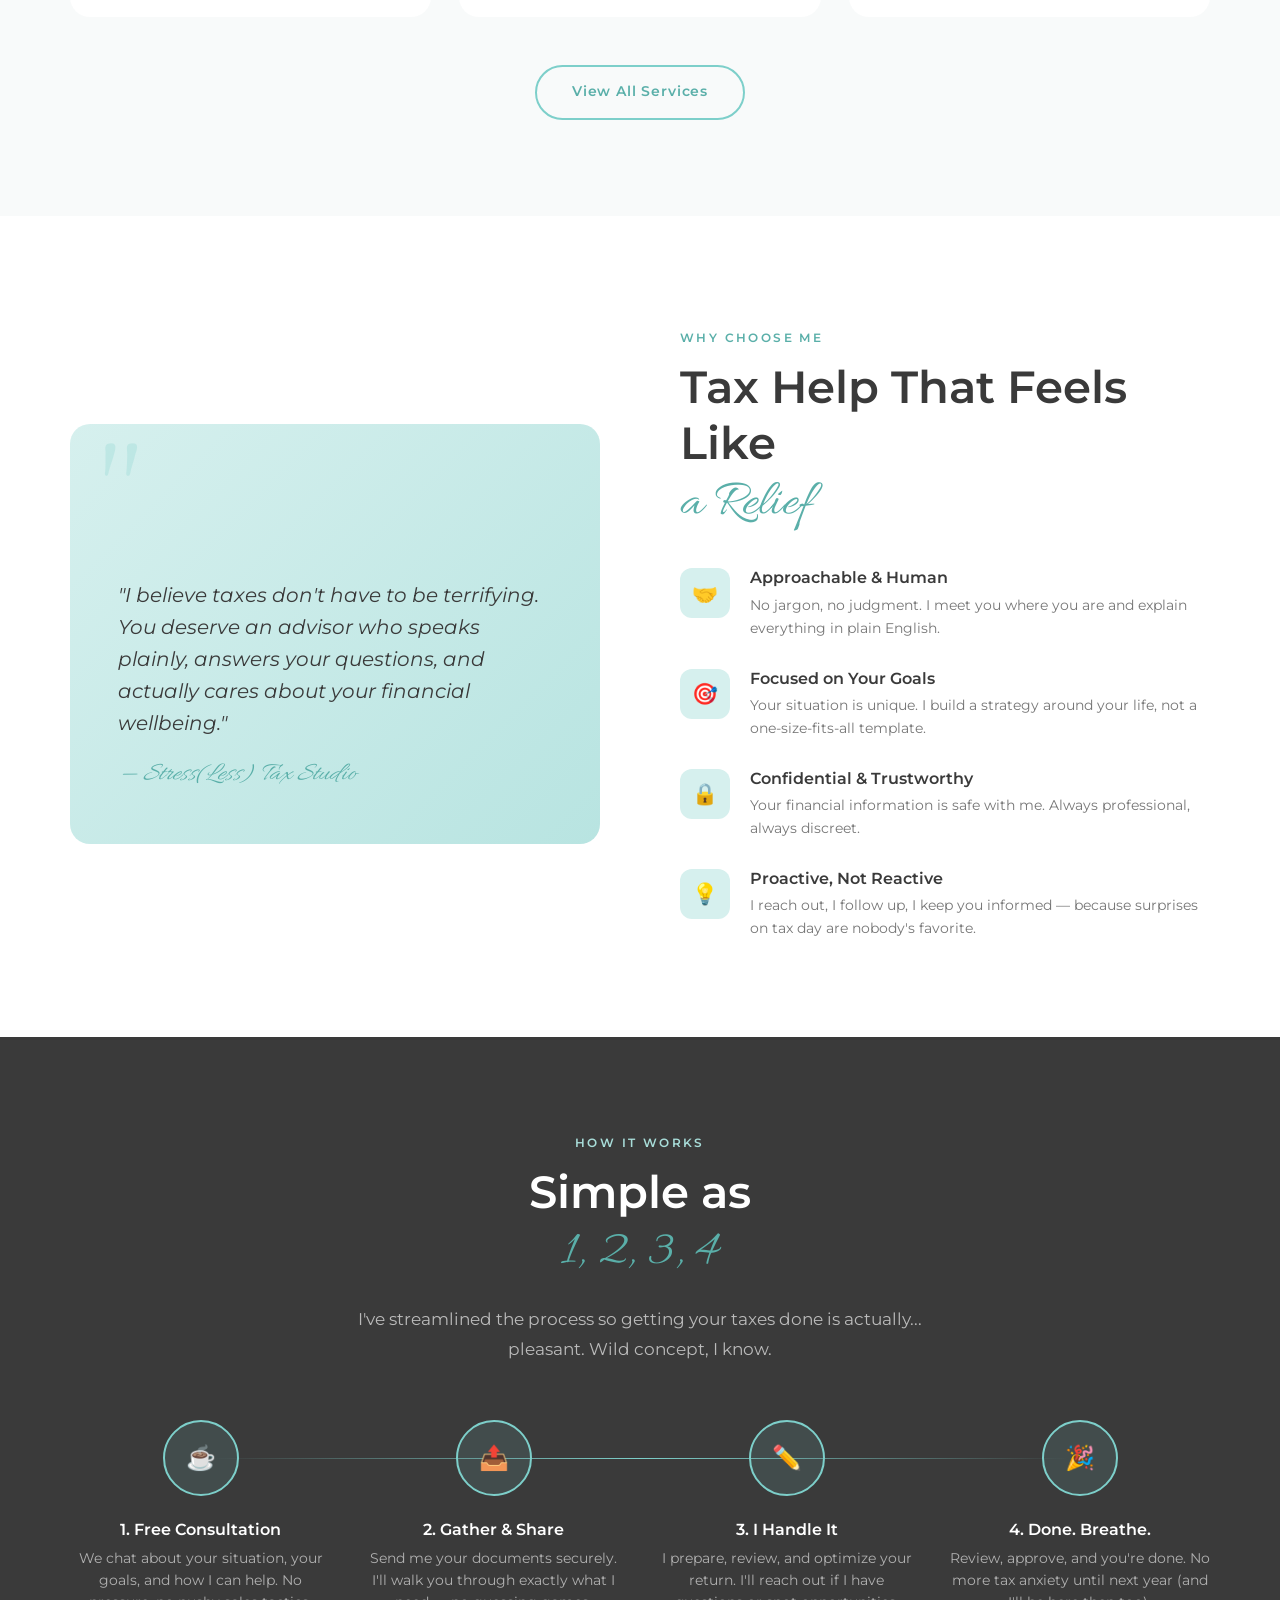
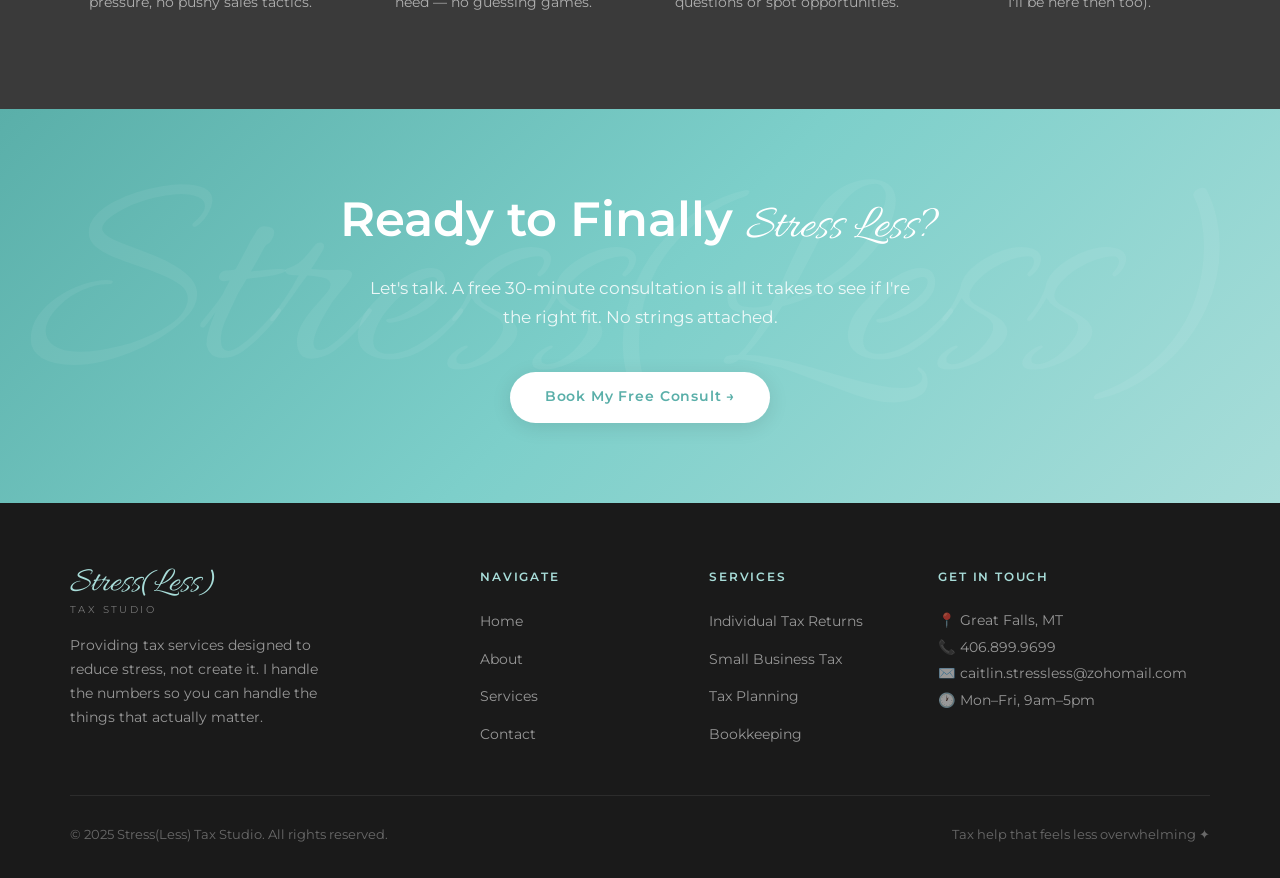
==== commit f4fe93da: "Added to services section" ====
--- a/index.html
+++ b/index.html
@@ -30,7 +30,7 @@
   <section class="hero">
     <div class="container">
       <div class="hero-content">
-        <div class="hero-eyebrow">Tax services, reimagined</div>
+        <div class="hero-eyebrow">Taxes. Minus the Meltdown</div>
         <h1 class="hero-title">
           <span class="script">Tax Help That</span>
           Feels Less<br>Overwhelming.
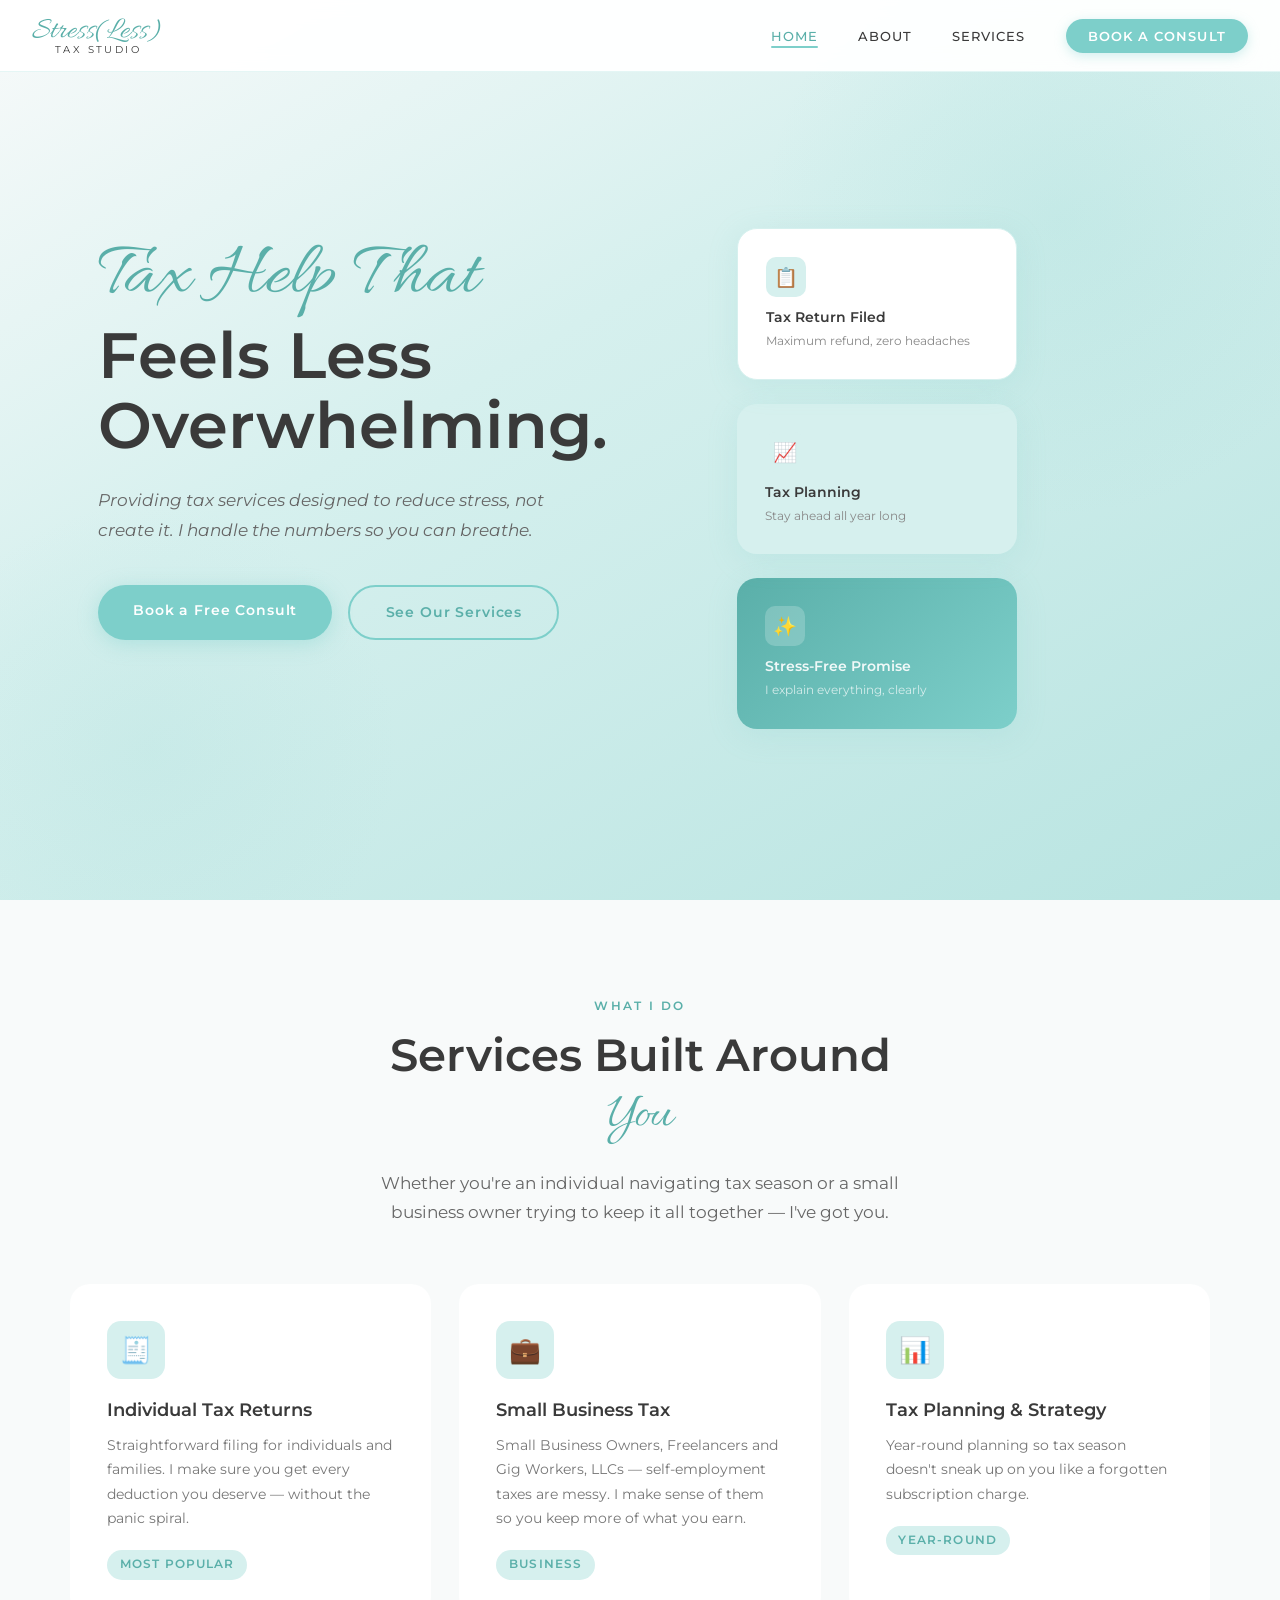
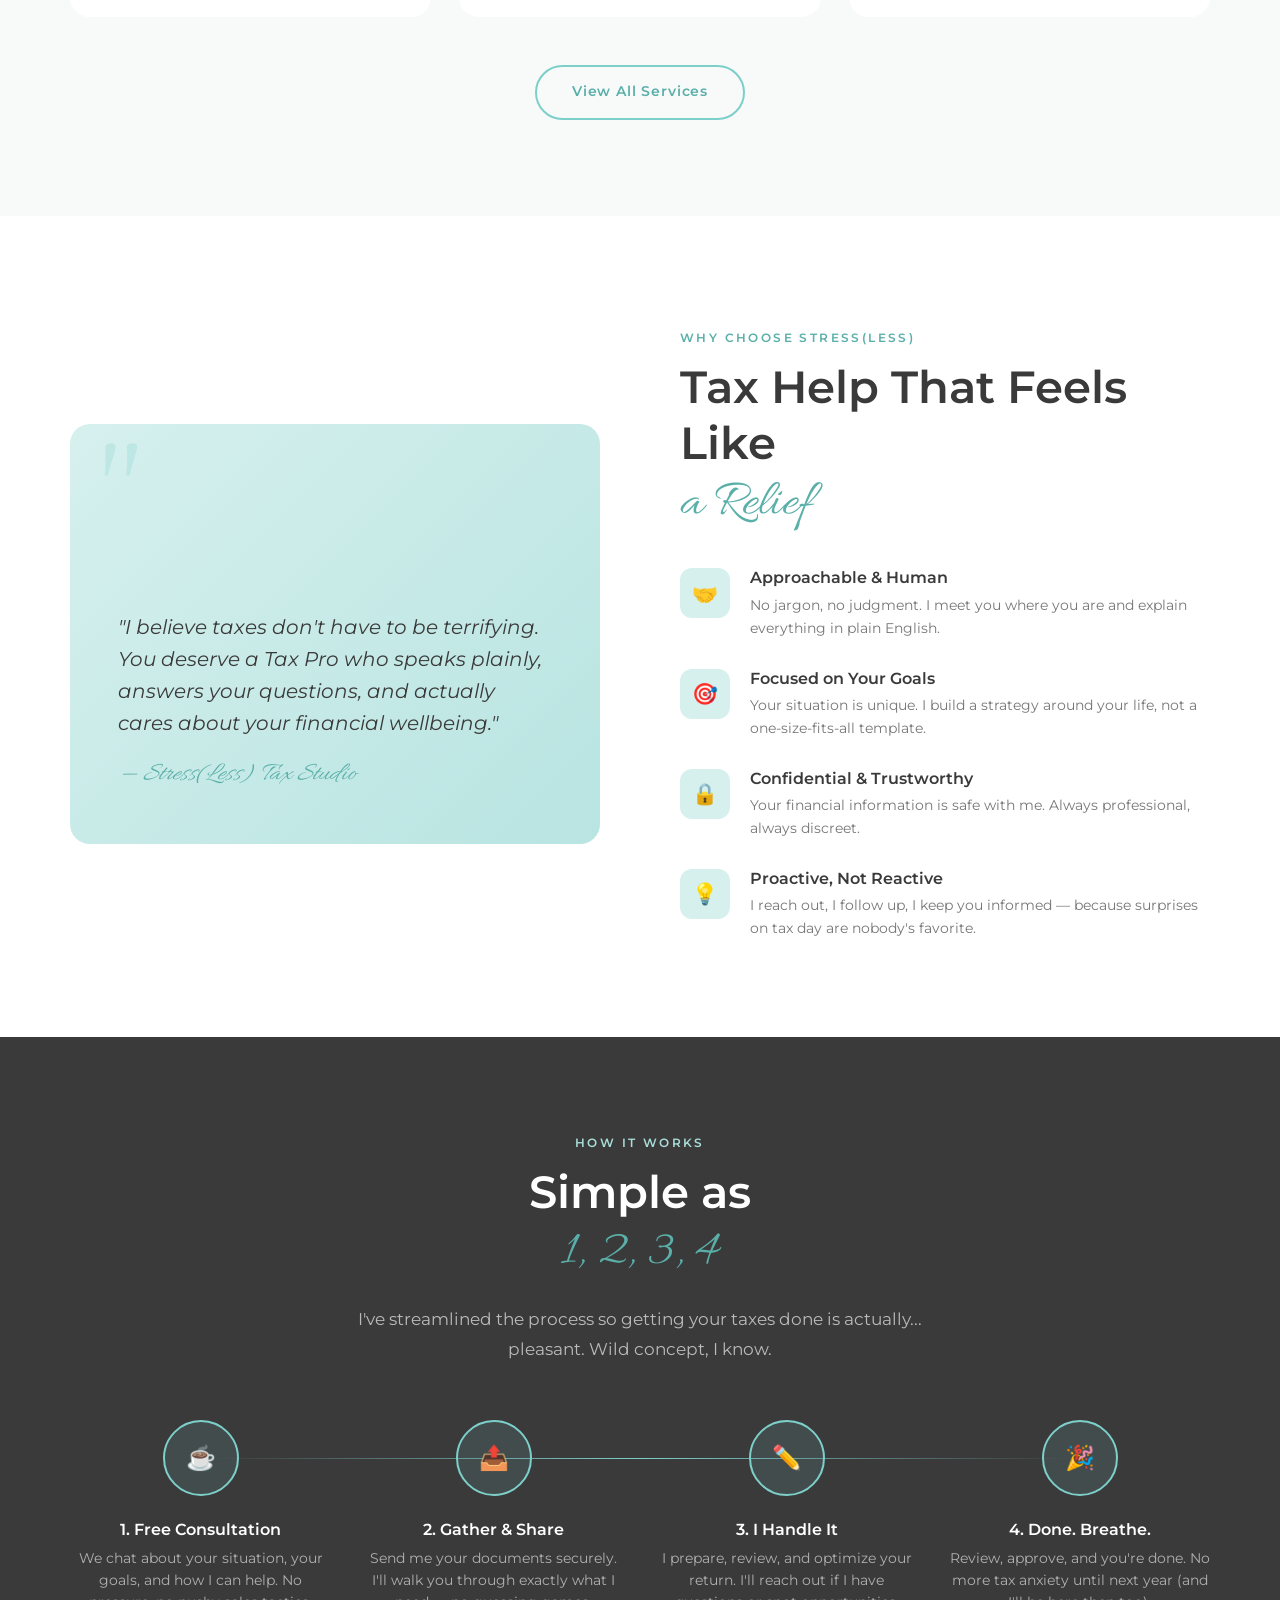
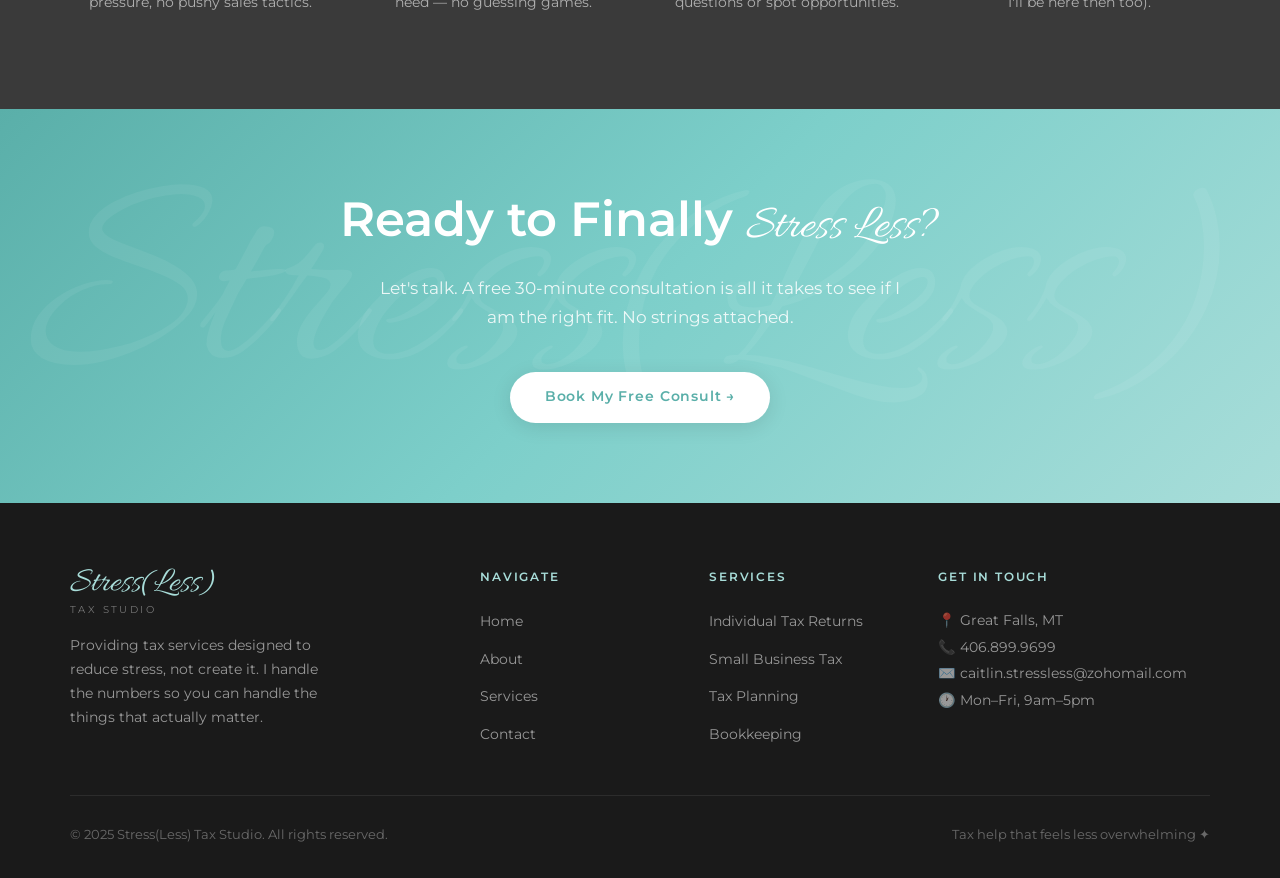
==== commit 8204f0f4: "Changed content tone to more casual, witty, less corporate" ====
--- a/index.html
+++ b/index.html
@@ -30,7 +30,7 @@
   <section class="hero">
     <div class="container">
       <div class="hero-content">
-        <div class="hero-eyebrow">Taxes. Minus the Meltdown</div>
+        <!-- <div class="hero-eyebrow">Taxes. Minus the Meltdown</div> -->
         <h1 class="hero-title">
           <span class="script">Tax Help That</span>
           Feels Less<br>Overwhelming.
@@ -99,7 +99,7 @@
         <div class="service-card reveal" data-delay="100">
           <div class="service-icon">💼</div>
           <h3>Small Business Tax</h3>
-          <p>Small Business Owners, Freelancers and Gig Workers, LLCs — I am fluent in "Schedule C" and help you keep more of what you earn.</p>
+          <p>Small Business Owners, Freelancers and Gig Workers, LLCs — self-employment taxes are messy. I make sense of them so you keep more of what you earn.</p>
           <span class="service-tag">Business</span>
         </div>
         <div class="service-card reveal" data-delay="200">
@@ -127,21 +127,21 @@
     </div>
   </section>
 
-  <!-- WHY me -->
+  <!-- WHY ME -->
   <section class="why">
     <div class="container">
       <div class="why-grid">
         <div class="why-visual reveal">
           <div class="why-bg-card">
             <p class="why-quote">
-              "I believe taxes don't have to be terrifying. You deserve an advisor who speaks plainly, answers your questions, and actually cares about your financial wellbeing."
+              "I believe taxes don't have to be terrifying. You deserve a Tax Pro who speaks plainly, answers your questions, and actually cares about your financial wellbeing."
               <span class="script">— Stress(Less) Tax Studio</span>
             </p>
           </div>
         </div>
 
         <div>
-          <p class="section-label">Why Choose me</p>
+          <p class="section-label">Why Choose Stress(Less)</p>
           <h2 class="section-title">Tax Help That Feels Like <span class="script">a Relief</span></h2>
           <div class="why-pillars" style="margin-top: 2rem;">
             <div class="pillar reveal" data-delay="0">
@@ -261,7 +261,7 @@
   <section class="cta-banner">
     <div class="container reveal">
       <h2>Ready to Finally <span class="script">Stress Less?</span></h2>
-      <p>Let's talk. A free 30-minute consultation is all it takes to see if I're the right fit. No strings attached.</p>
+      <p>Let's talk. A free 30-minute consultation is all it takes to see if I am the right fit. No strings attached.</p>
       <a href="contact.html" class="btn btn-white">Book My Free Consult →</a>
     </div>
   </section>
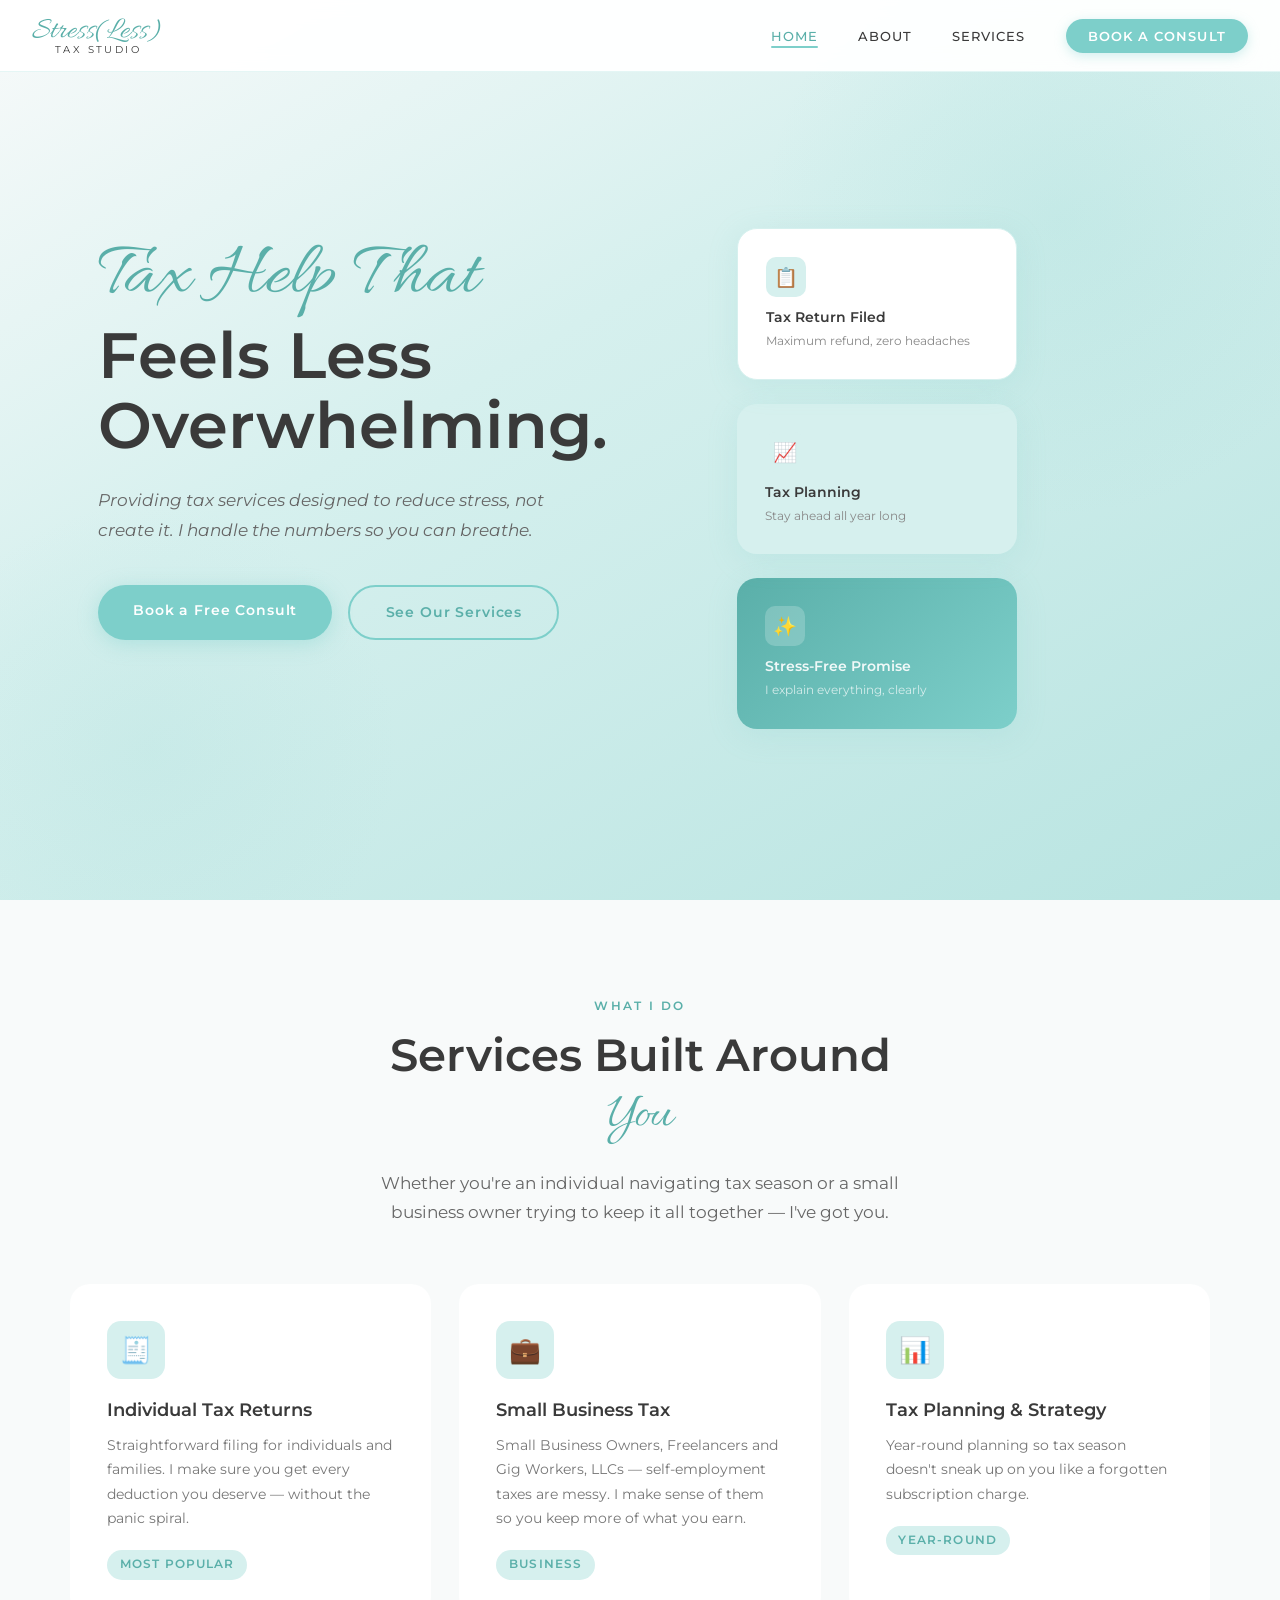
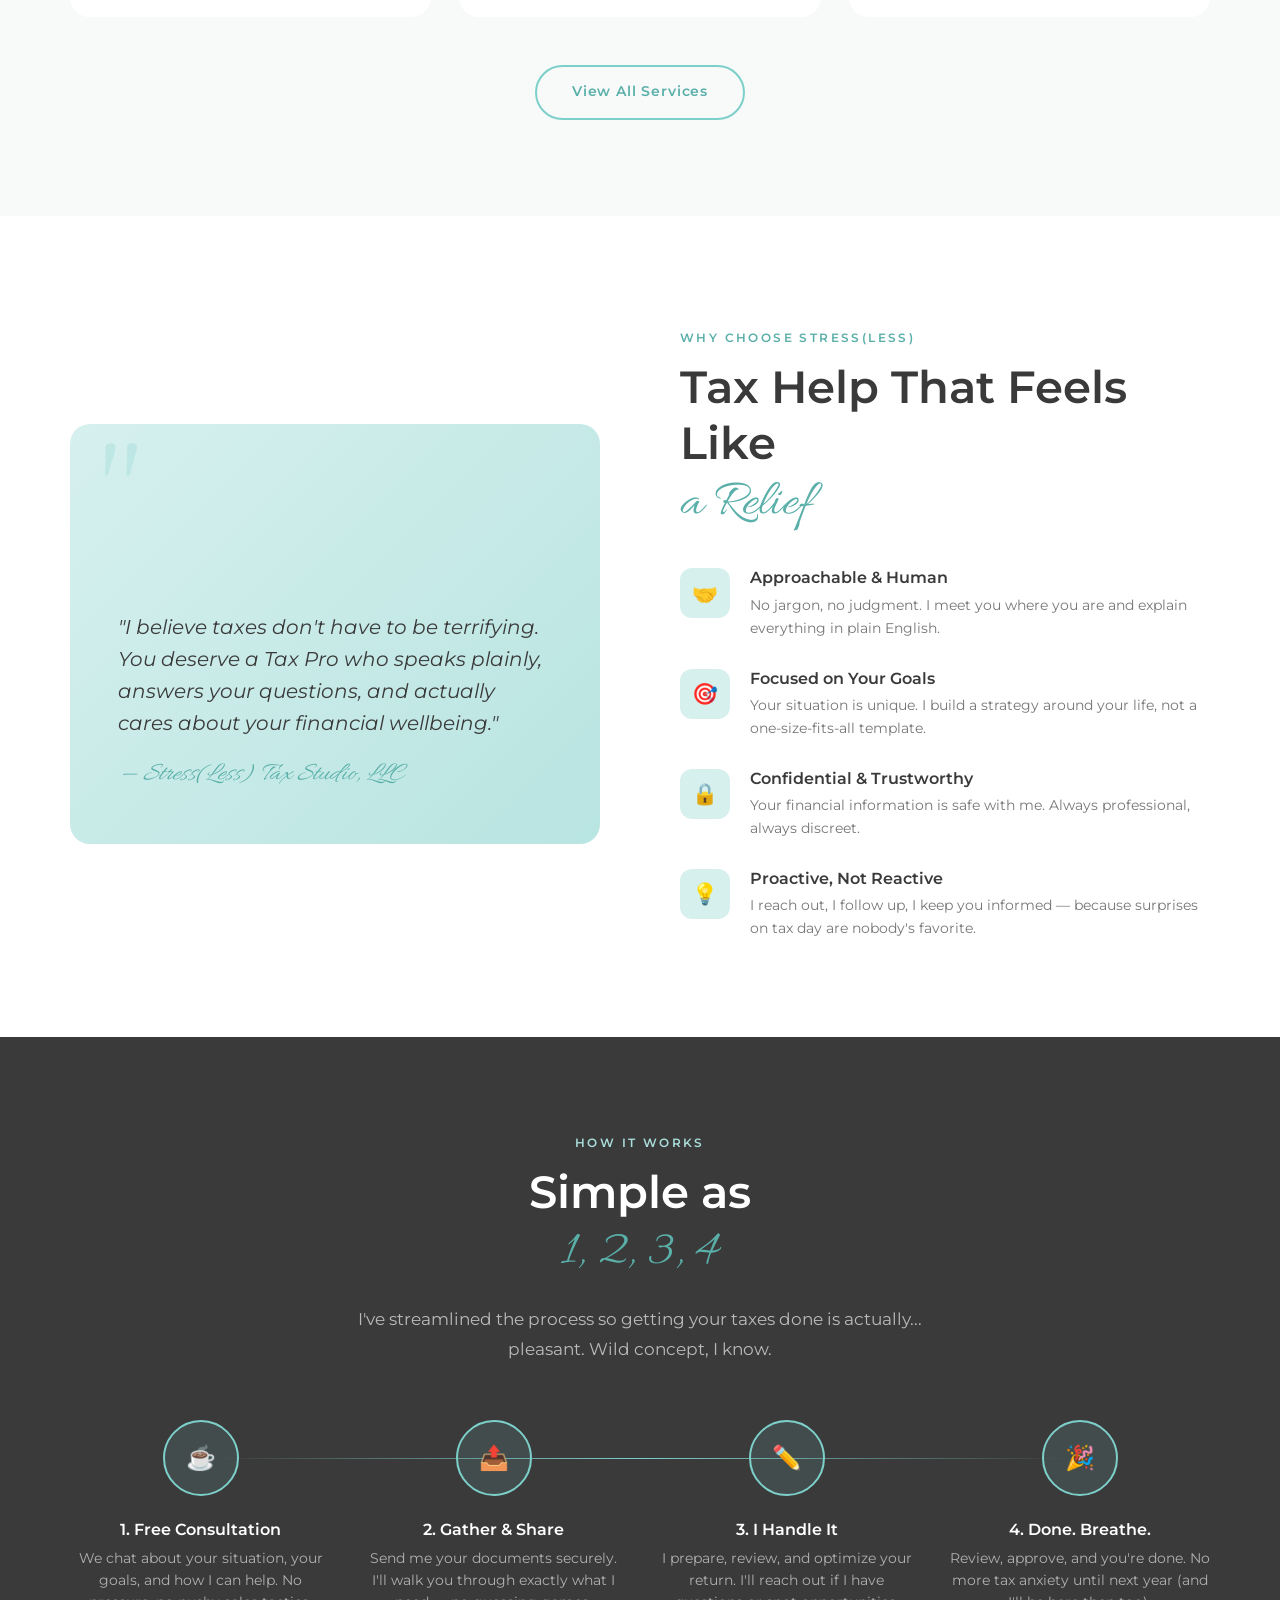
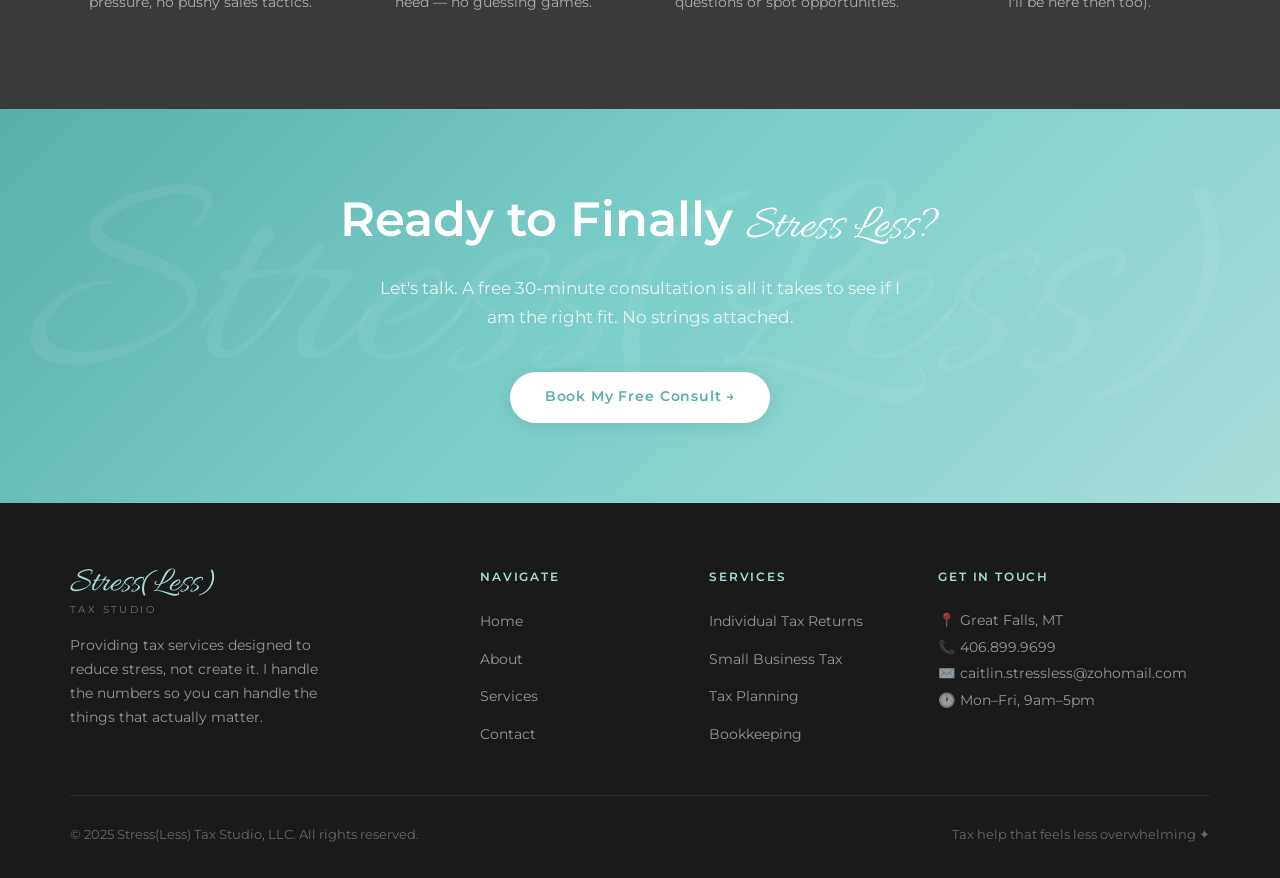
==== commit f3642c98: "Made layout changes to services.html" ====
--- a/index.html
+++ b/index.html
@@ -3,7 +3,7 @@
 <head>
   <meta charset="UTF-8" />
   <meta name="viewport" content="width=device-width, initial-scale=1.0" />
-  <title>Stress(Less) Tax Studio — Tax Help That Feels Less Overwhelming</title>
+  <title>Stress(Less) Tax Studio, LLC — Tax Help That Feels Less Overwhelming</title>
   <meta name="description" content="Providing tax services designed to reduce stress, not create it. Individual and small business tax preparation, planning, and bookkeeping." />
   <link rel="stylesheet" href="css/style.css" />
 </head>
@@ -135,7 +135,7 @@
           <div class="why-bg-card">
             <p class="why-quote">
               "I believe taxes don't have to be terrifying. You deserve a Tax Pro who speaks plainly, answers your questions, and actually cares about your financial wellbeing."
-              <span class="script">— Stress(Less) Tax Studio</span>
+              <span class="script">— Stress(Less) Tax Studio, LLC</span>
             </p>
           </div>
         </div>
@@ -299,7 +299,7 @@
         </div>
       </div>
       <div class="footer-bottom">
-        <p>© 2025 Stress(Less) Tax Studio. All rights reserved.</p>
+        <p>© 2025 Stress(Less) Tax Studio, LLC. All rights reserved.</p>
         <p>Tax help that feels less overwhelming ✦</p>
       </div>
     </div>
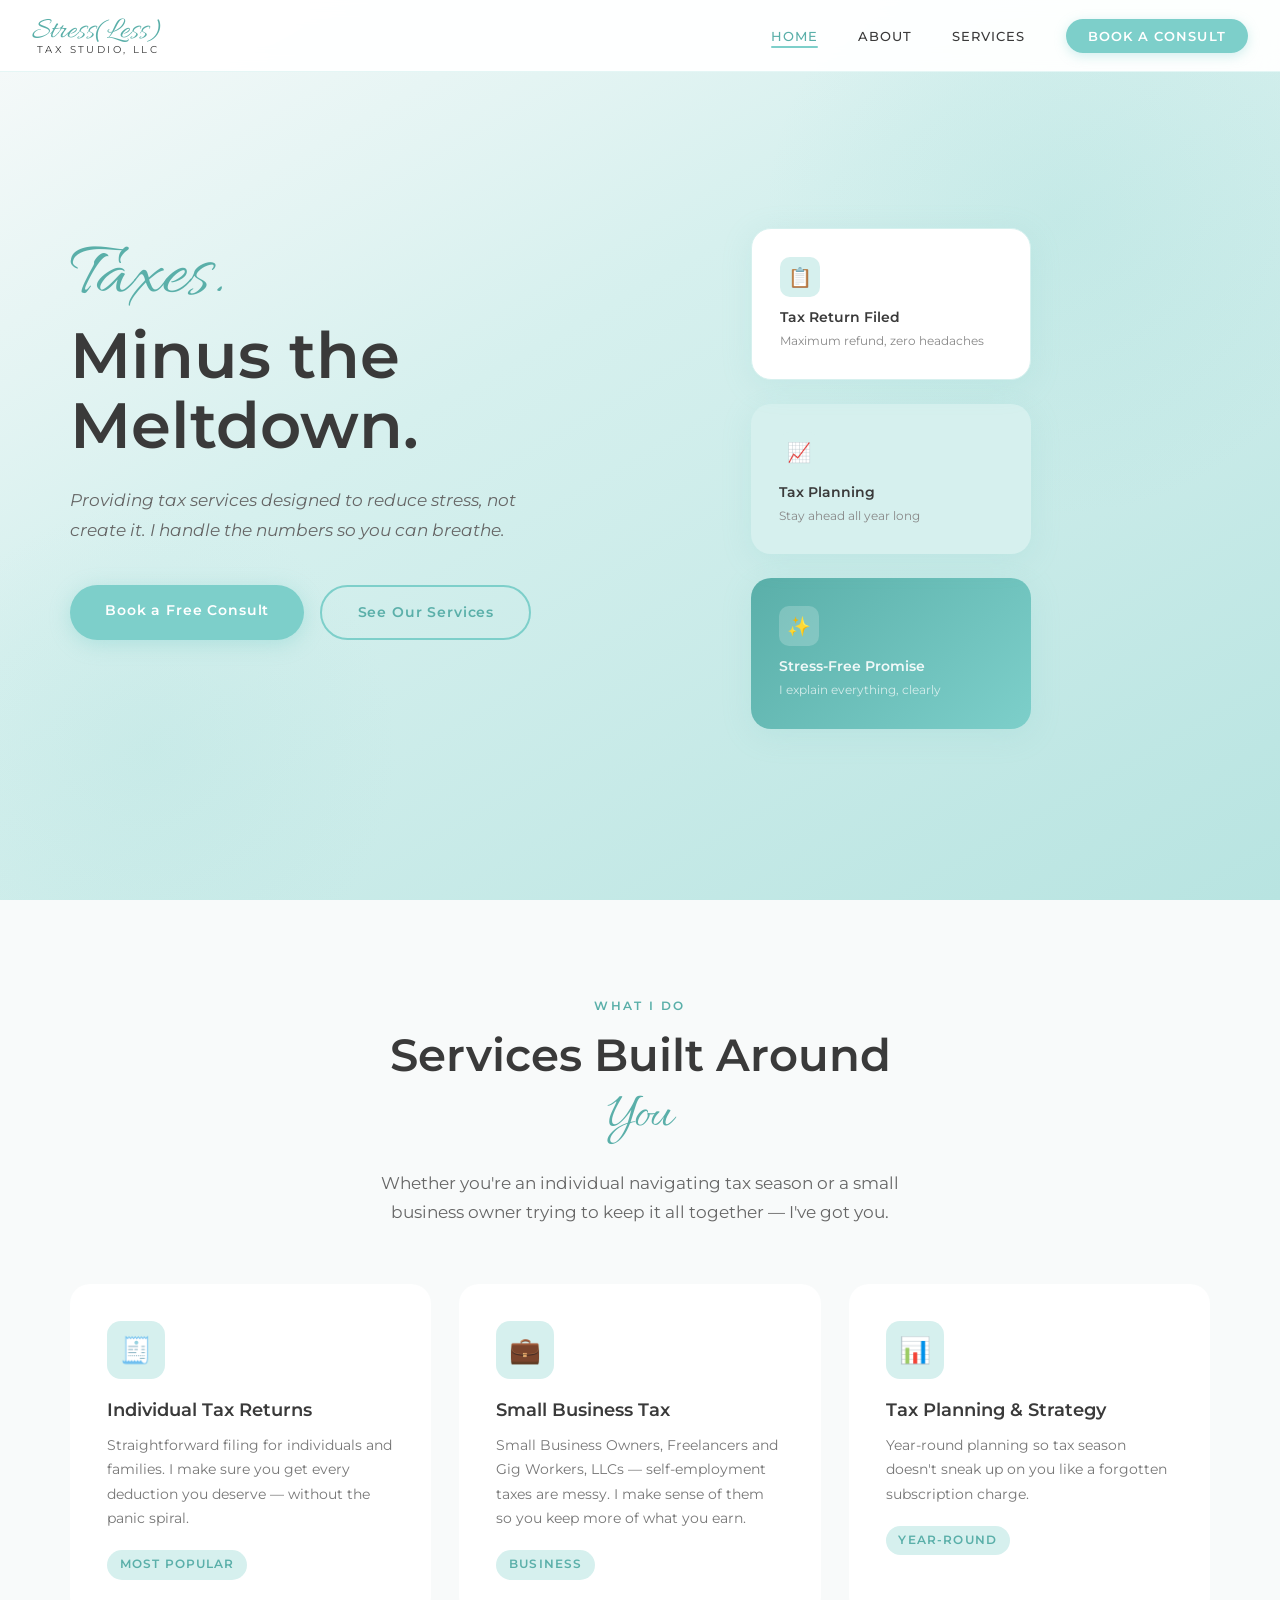
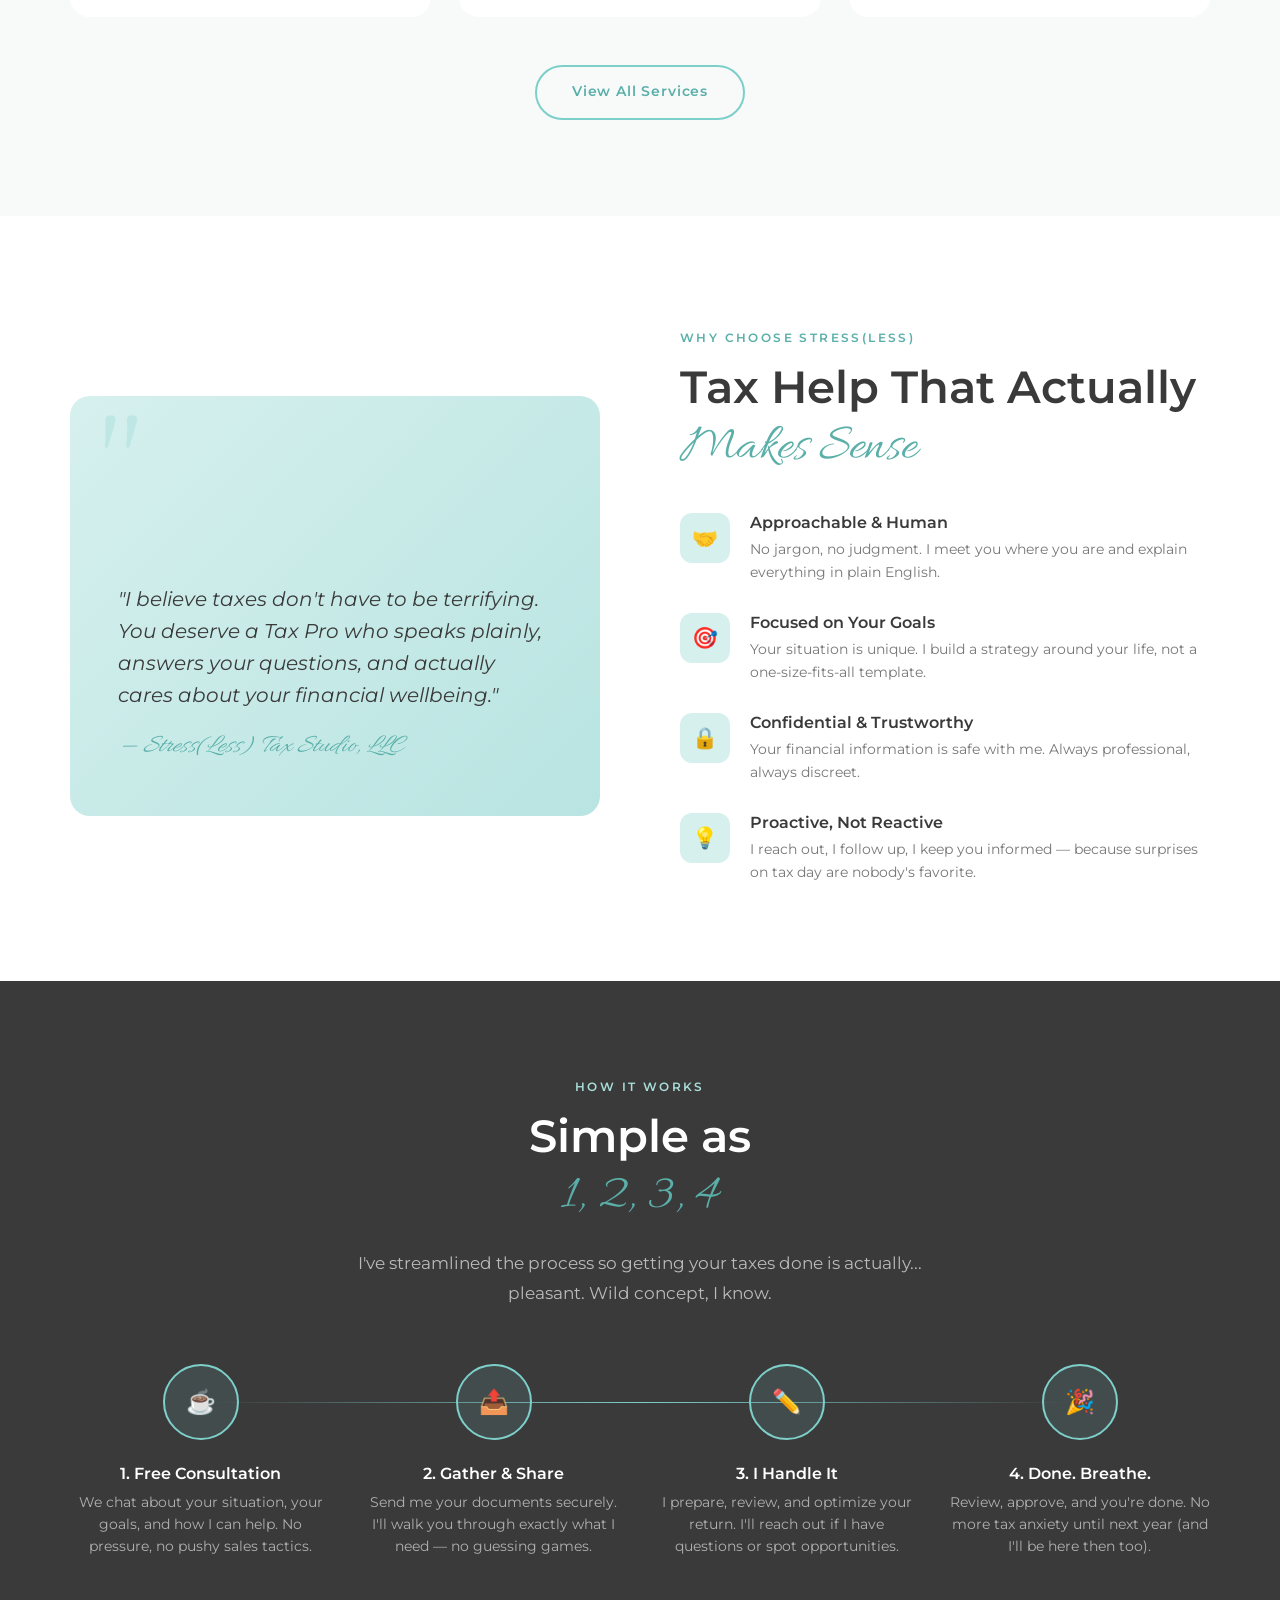
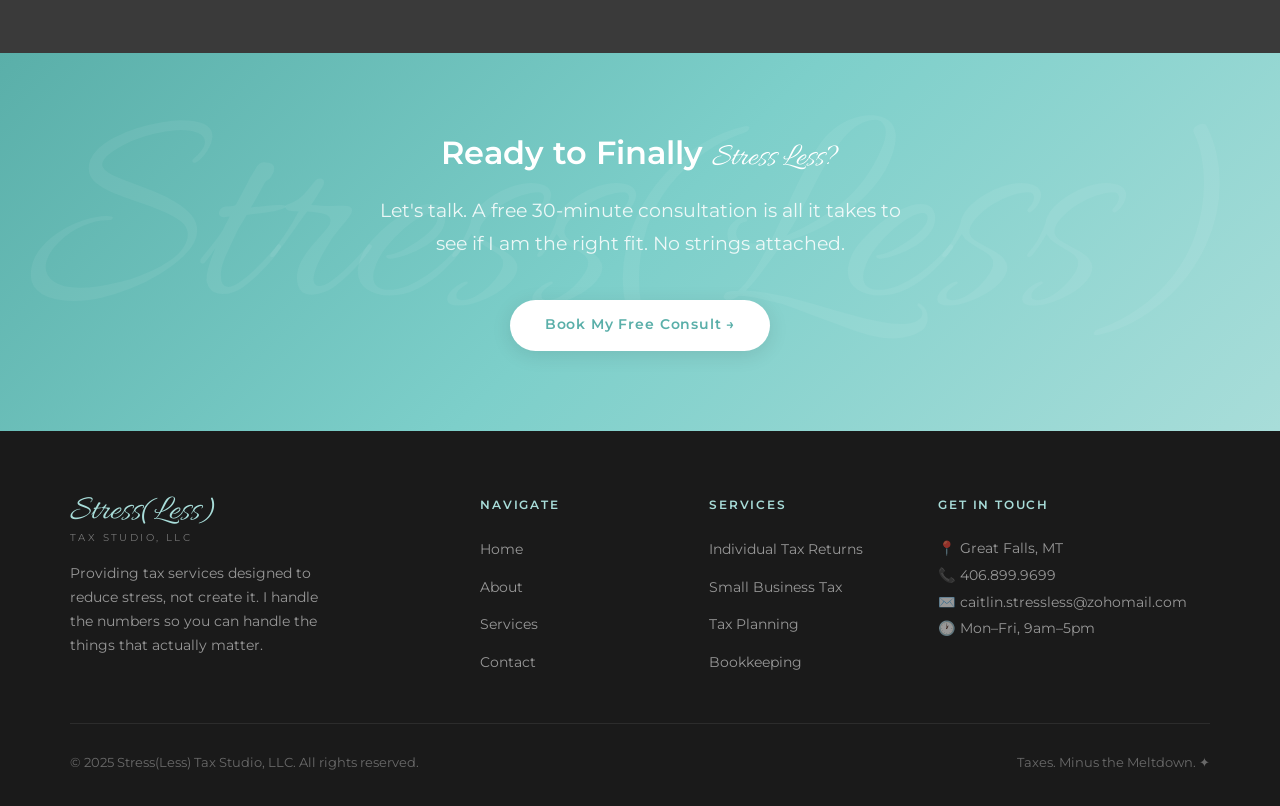
==== commit a6dfd538: "Made edits to content on all pages." ====
--- a/index.html
+++ b/index.html
@@ -3,7 +3,7 @@
 <head>
   <meta charset="UTF-8" />
   <meta name="viewport" content="width=device-width, initial-scale=1.0" />
-  <title>Stress(Less) Tax Studio, LLC — Tax Help That Feels Less Overwhelming</title>
+  <title>Stress(Less) Tax Studio, LLC — Taxes. Minus the Meltdown</title>
   <meta name="description" content="Providing tax services designed to reduce stress, not create it. Individual and small business tax preparation, planning, and bookkeeping." />
   <link rel="stylesheet" href="css/style.css" />
 </head>
@@ -13,7 +13,7 @@
   <nav>
     <div class="nav-logo">
       <span class="script-name">Stress(Less)</span>
-      <span class="studio-text">Tax Studio</span>
+      <span class="studio-text">Tax Studio, LLC</span>
     </div>
     <ul class="nav-links" id="navLinks">
       <li><a href="index.html">Home</a></li>
@@ -32,8 +32,8 @@
       <div class="hero-content">
         <!-- <div class="hero-eyebrow">Taxes. Minus the Meltdown</div> -->
         <h1 class="hero-title">
-          <span class="script">Tax Help That</span>
-          Feels Less<br>Overwhelming.
+          <span class="script">Taxes.</span>
+          Minus the Meltdown.
         </h1>
         <p class="hero-tagline">Providing tax services designed to reduce stress, not create it. I handle the numbers so you can breathe.</p>
         <div class="hero-actions">
@@ -142,7 +142,7 @@
 
         <div>
           <p class="section-label">Why Choose Stress(Less)</p>
-          <h2 class="section-title">Tax Help That Feels Like <span class="script">a Relief</span></h2>
+          <h2 class="section-title">Tax Help That Actually <span class="script">Makes Sense</span></h2>
           <div class="why-pillars" style="margin-top: 2rem;">
             <div class="pillar reveal" data-delay="0">
               <div class="pillar-icon">🤝</div>
@@ -272,7 +272,7 @@
       <div class="footer-grid">
         <div class="footer-brand">
           <span class="script-name">Stress(Less)</span>
-          <span class="studio-text">Tax Studio</span>
+          <span class="studio-text">Tax Studio, LLC</span>
           <p>Providing tax services designed to reduce stress, not create it. I handle the numbers so you can handle the things that actually matter.</p>
         </div>
         <div class="footer-col">
@@ -300,7 +300,7 @@
       </div>
       <div class="footer-bottom">
         <p>© 2025 Stress(Less) Tax Studio, LLC. All rights reserved.</p>
-        <p>Tax help that feels less overwhelming ✦</p>
+        <p>Taxes. Minus the Meltdown. ✦</p>
       </div>
     </div>
   </footer>
--- a/css/style.css
+++ b/css/style.css
@@ -519,13 +519,13 @@
   white-space: nowrap; pointer-events: none;
 }
 .cta-banner h2 {
-  font-size: clamp(2rem, 4vw, 3rem);
+  font-size: clamp(1.5rem, 2.5vw, 2rem);
   color: var(--white);
   margin-bottom: 1rem;
 }
 .cta-banner p {
   color: rgba(255,255,255,0.85);
-  font-size: 1.05rem;
+  font-size: 1.2rem;
   max-width: 540px;
   margin: 0 auto 2.5rem;
 }
